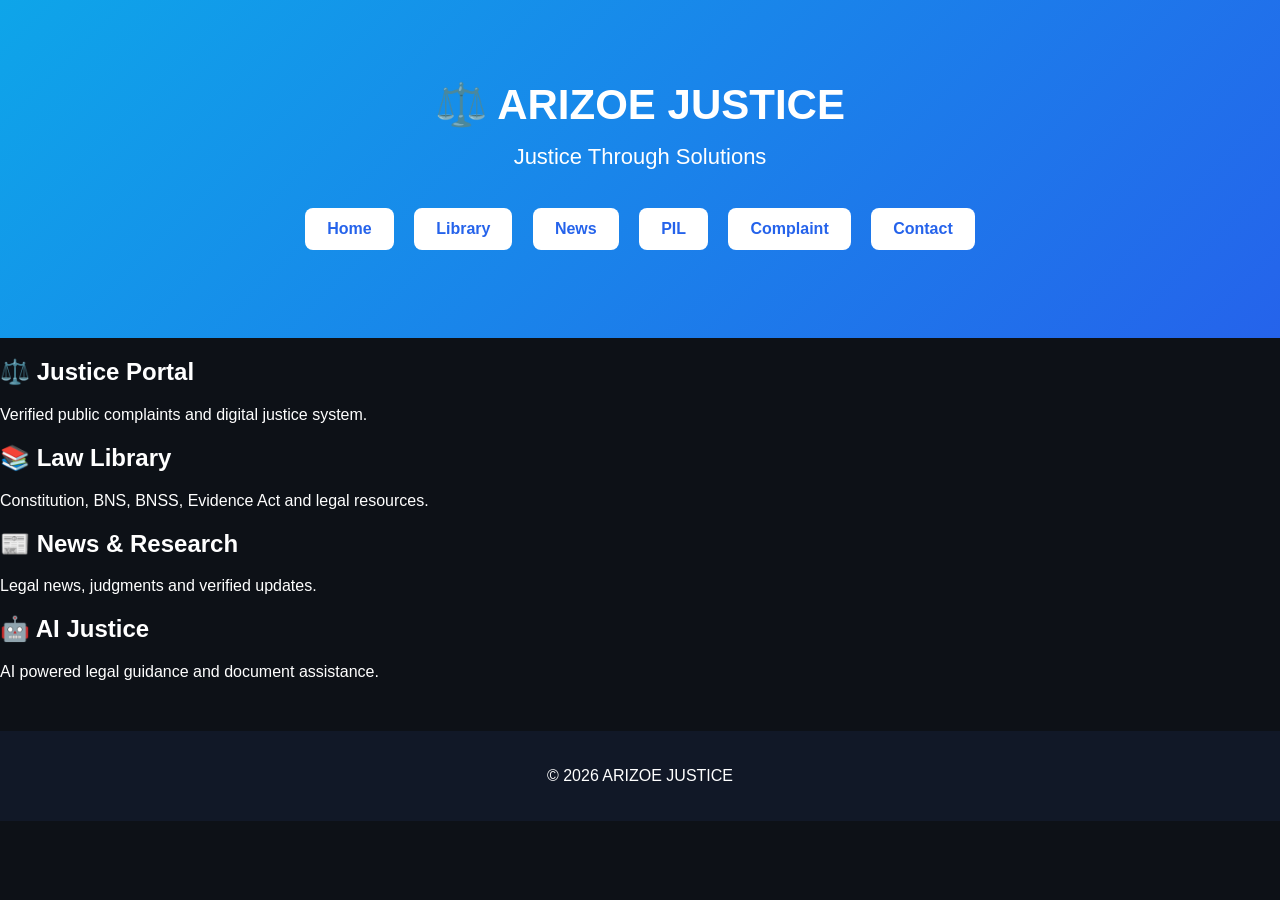
==== index.html @ 5b32ff49 "Update index.html" ====
<!DOCTYPE html>
<html lang="en">
<head>
<meta charset="UTF-8">
<meta name="viewport" content="width=device-width, initial-scale=1.0">

<title>ARIZOE JUSTICE</title>

<link rel="stylesheet" href="style.css">

</head>

<body>

<header id="hero">

<div class="overlay">

<h1>⚖️ ARIZOE JUSTICE</h1>

<p>Justice Through Solutions</p>

<nav>

<a href="#">Home</a>

<a href="#">Library</a>

<a href="#">News</a>

<a href="#">PIL</a>

<a href="#">Complaint</a>

<a href="#">Contact</a>

</nav>

</div>

</header>

<main>

<section class="features">

<div class="card">
<h2>⚖️ Justice Portal</h2>
<p>Verified public complaints and digital justice system.</p>
</div>

<div class="card">
<h2>📚 Law Library</h2>
<p>Constitution, BNS, BNSS, Evidence Act and legal resources.</p>
</div>

<div class="card">
<h2>📰 News & Research</h2>
<p>Legal news, judgments and verified updates.</p>
</div>

<div class="card">
<h2>🤖 AI Justice</h2>
<p>AI powered legal guidance and document assistance.</p>
</div>

</section>

</main>

<footer>

<p>© 2026 ARIZOE JUSTICE</p>

</footer>

<script src="script.js"></script>

</body>
</html>
---- style.css ----
body{
margin:0;
font-family:Arial,sans-serif;
background:#0d1117;
color:white;
}

#hero{
background:linear-gradient(135deg,#0ea5e9,#2563eb);
padding:80px 20px;
text-align:center;
}

#hero h1{
font-size:42px;
margin:0;
}

#hero p{
font-size:22px;
margin:15px 0;
}

nav{
margin-top:30px;
}

nav a{
display:inline-block;
margin:8px;
padding:12px 22px;
background:white;
color:#2563eb;
text-decoration:none;
border-radius:8px;
font-weight:bold;
}

.welcome{
max-width:900px;
margin:40px auto;
padding:30px;
background:#161b22;
border-radius:12px;
text-align:center;
}

footer{
margin-top:50px;
padding:20px;
background:#111827;
text-align:center;
}
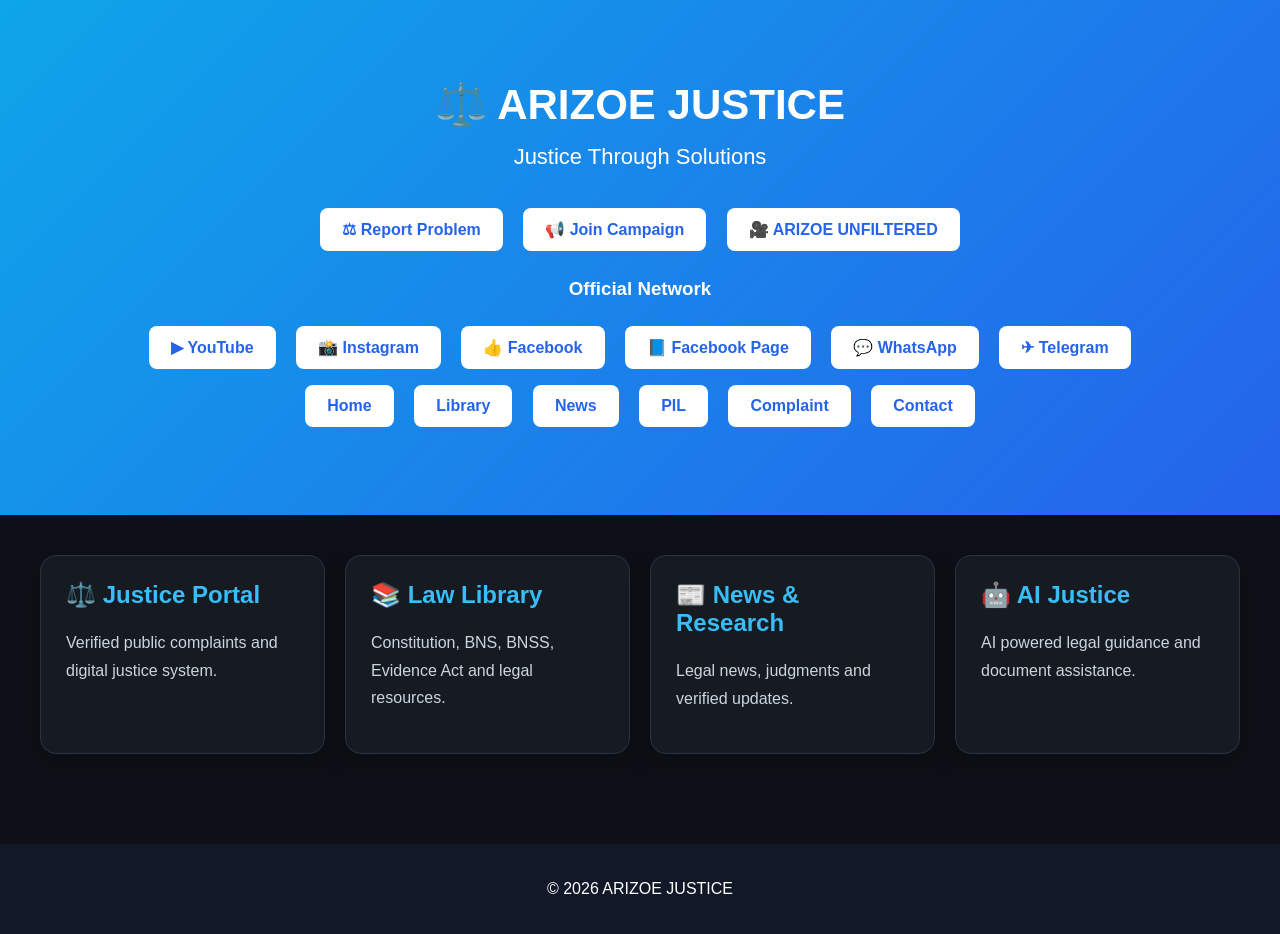
==== commit 32fecfba: "Update index.html" ====
--- a/index.html
+++ b/index.html
@@ -21,7 +21,33 @@
 <p>Justice Through Solutions</p>
 
 <nav>
+<div class="hero-buttons">
 
+<a href="#">⚖ Report Problem</a>
+
+<a href="#">📢 Join Campaign</a>
+
+<a href="#">🎥 ARIZOE UNFILTERED</a>
+
+</div>
+
+<section class="social-links">
+
+<h3>Official Network</h3>
+
+<a href="#">▶ YouTube</a>
+
+<a href="#">📸 Instagram</a>
+
+<a href="#">👍 Facebook</a>
+
+<a href="#">📘 Facebook Page</a>
+
+<a href="#">💬 WhatsApp</a>
+
+<a href="#">✈ Telegram</a>
+
+</section>
 <a href="#">Home</a>
 
 <a href="#">Library</a>
--- a/style.css
+++ b/style.css
@@ -51,3 +51,36 @@
 background:#111827;
 text-align:center;
 }
+
+.features{
+display:grid;
+grid-template-columns:repeat(auto-fit,minmax(260px,1fr));
+gap:20px;
+padding:40px 20px;
+max-width:1200px;
+margin:auto;
+}
+
+.card{
+background:#161b22;
+padding:25px;
+border-radius:16px;
+border:1px solid #2b3240;
+transition:.3s;
+box-shadow:0 10px 25px rgba(0,0,0,.25);
+}
+
+.card:hover{
+transform:translateY(-8px);
+border-color:#3b82f6;
+}
+
+.card h2{
+margin-top:0;
+color:#38bdf8;
+}
+
+.card p{
+color:#cbd5e1;
+line-height:1.7;
+}
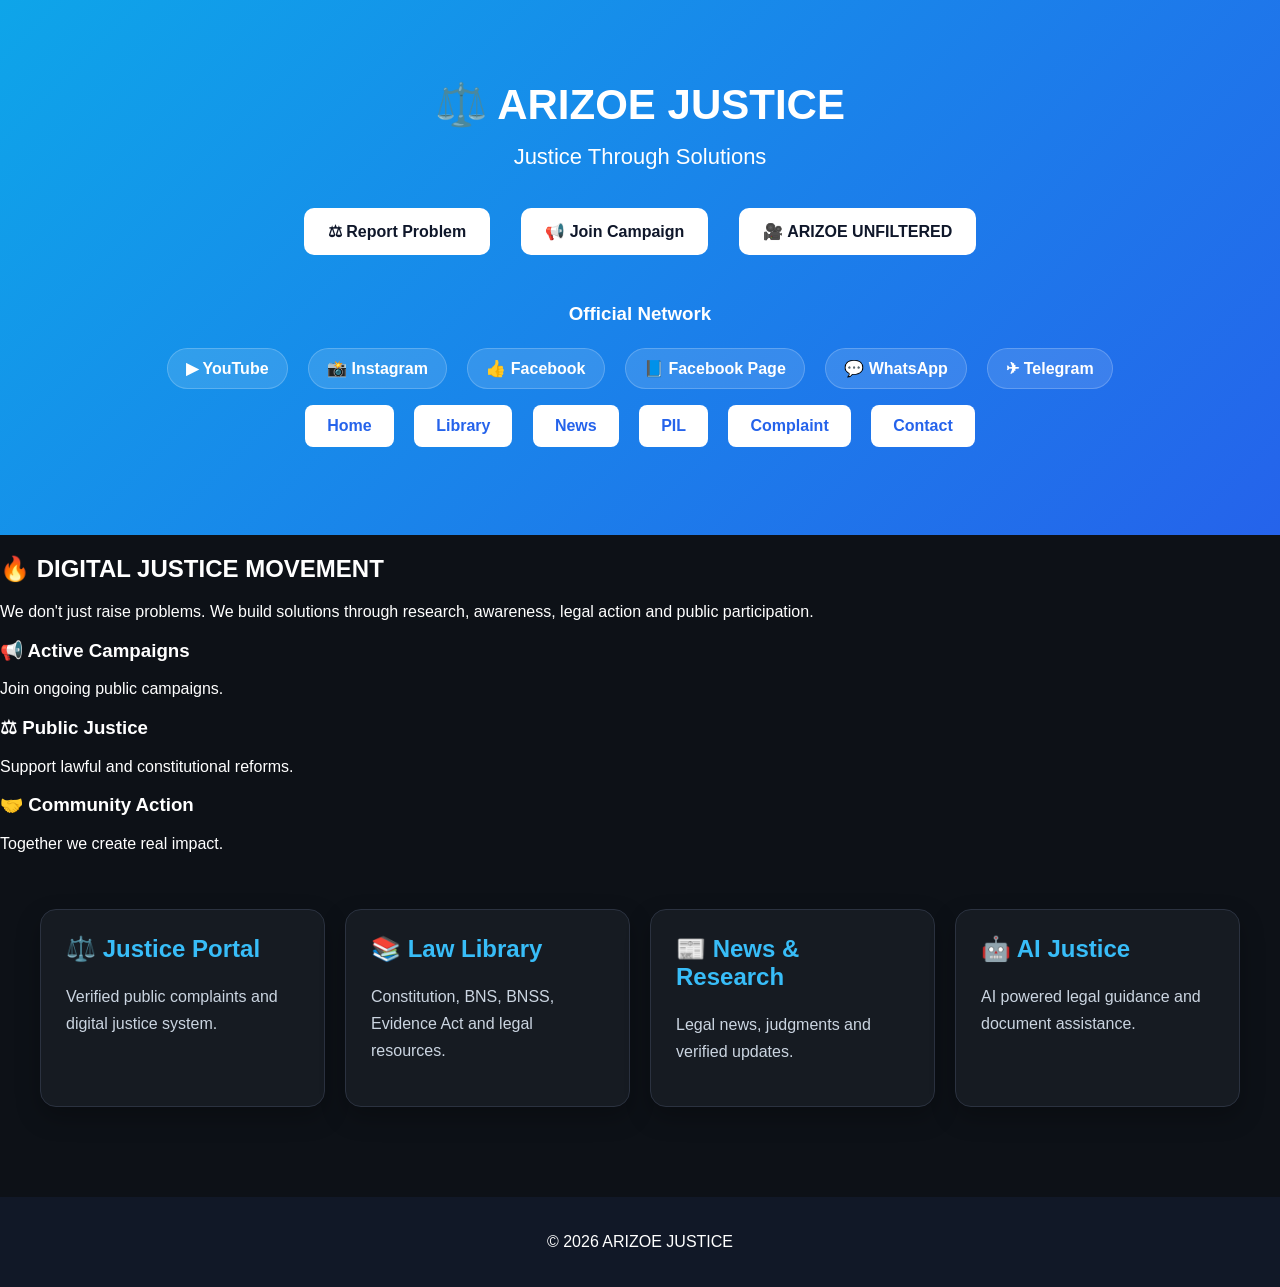
==== commit 78b9c951: "Update index.html" ====
--- a/index.html
+++ b/index.html
@@ -65,7 +65,35 @@
 </div>
 
 </header>
+<section class="movement">
 
+<h2>🔥 DIGITAL JUSTICE MOVEMENT</h2>
+
+<p>
+We don't just raise problems.
+We build solutions through research, awareness, legal action and public participation.
+</p>
+
+<div class="movement-box">
+
+<div>
+<h3>📢 Active Campaigns</h3>
+<p>Join ongoing public campaigns.</p>
+</div>
+
+<div>
+<h3>⚖ Public Justice</h3>
+<p>Support lawful and constitutional reforms.</p>
+</div>
+
+<div>
+<h3>🤝 Community Action</h3>
+<p>Together we create real impact.</p>
+</div>
+
+</div>
+
+</section>
 <main>
 
 <section class="features">
--- a/style.css
+++ b/style.css
@@ -84,3 +84,52 @@
 color:#cbd5e1;
 line-height:1.7;
 }
+.hero-buttons{
+display:flex;
+justify-content:center;
+gap:15px;
+flex-wrap:wrap;
+margin-top:30px;
+}
+
+.hero-buttons a{
+background:#ffffff;
+color:#0f172a;
+padding:14px 24px;
+text-decoration:none;
+font-weight:bold;
+border-radius:10px;
+transition:0.3s;
+}
+
+.hero-buttons a:hover{
+background:#0f172a;
+color:#ffffff;
+transform:translateY(-3px);
+}
+
+.social-links{
+margin-top:40px;
+}
+
+.social-links h3{
+color:#ffffff;
+margin-bottom:15px;
+}
+
+.social-links a{
+display:inline-block;
+margin:8px;
+padding:10px 18px;
+background:rgba(255,255,255,0.12);
+border:1px solid rgba(255,255,255,0.2);
+border-radius:30px;
+text-decoration:none;
+color:white;
+transition:0.3s;
+}
+
+.social-links a:hover{
+background:#ffffff;
+color:#2563eb;
+}
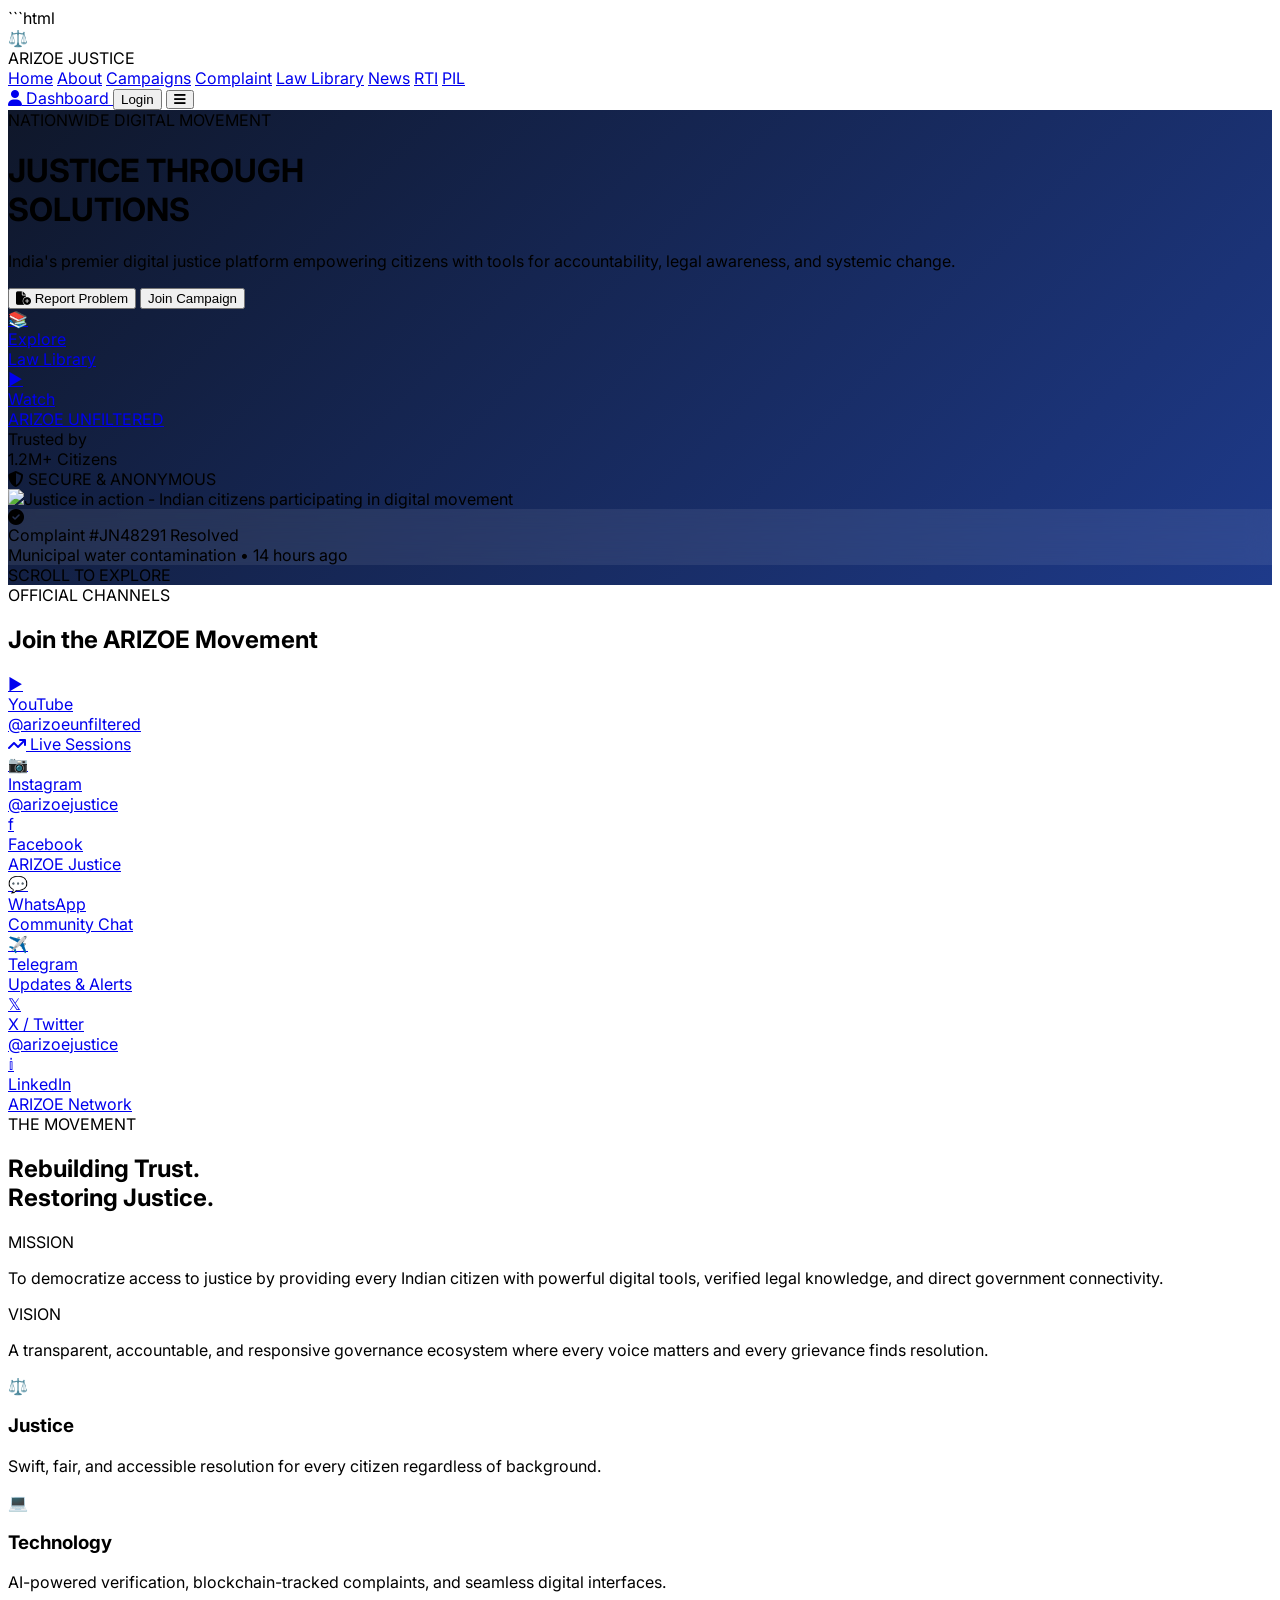
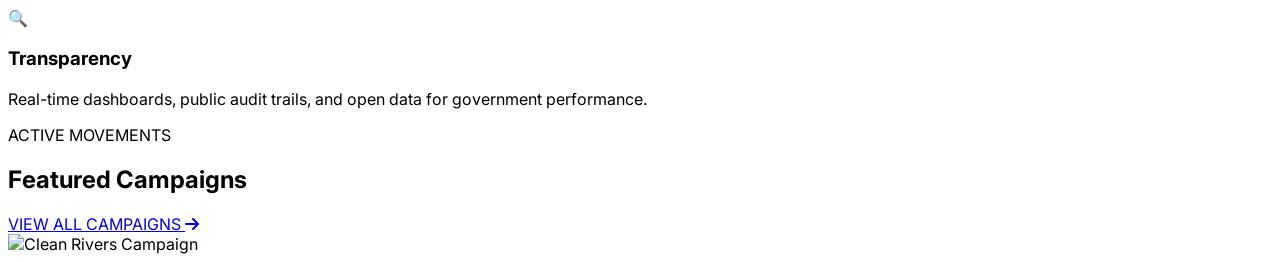
==== commit 0a82e938: "Update index.html" ====
--- a/index.html
+++ b/index.html
@@ -1,134 +1,347 @@
+```html
 <!DOCTYPE html>
 <html lang="en">
 <head>
-<meta charset="UTF-8">
-<meta name="viewport" content="width=device-width, initial-scale=1.0">
-
-<title>ARIZOE JUSTICE</title>
-
-<link rel="stylesheet" href="style.css">
-
+    <meta charset="UTF-8">
+    <meta name="viewport" content="width=device-width, initial-scale=1.0">
+    <meta name="description" content="ARIZOE JUSTICE - India's Digital Justice Platform. Report issues, join campaigns, learn law, verify facts with AI, and connect with government resources.">
+    <meta name="keywords" content="digital justice, india, citizen rights, RTI, PIL, complaint portal, law library, AI fact check, constitutional awareness">
+    <meta name="author" content="ARIZOE UNFILTERED">
+    <title>ARIZOE JUSTICE | Justice Through Solutions</title>
+    <script src="https://cdn.tailwindcss.com"></script>
+    <link rel="stylesheet" href="https://cdnjs.cloudflare.com/ajax/libs/font-awesome/6.5.1/css/all.min.css">
+    <style>
+        @import url('https://fonts.googleapis.com/css2?family=Inter:wght@400;500;600&amp;family=Playfair+Display:wght@700&amp;display=swap');
+        :root {
+            --primary-blue: #3b82f6;
+        }
+        .tail-container {
+            font-family: 'Inter', system_ui, sans-serif;
+        }
+        .hero-bg {
+            background: linear-gradient(135deg, #0f172a 0%, #1e3a8a 100%);
+        }
+        .glass {
+            background: rgba(255, 255, 255, 0.08);
+            backdrop-filter: blur(12px);
+        }
+        .nav-link {
+            transition: all 0.3s cubic-bezier(0.4, 0, 0.2, 1);
+        }
+        .nav-link:hover {
+            color: #60a5fa;
+            transform: translateY(-2px);
+        }
+        .card-hover {
+            transition: all 0.4s cubic-bezier(0.4, 0.0, 0.2, 1);
+        }
+        .card-hover:hover {
+            transform: translateY(-12px);
+            box-shadow: 0 25px 50px -12px rgb(0 0 0 / 0.4);
+        }
+    </style>
 </head>
-
-<body>
-
-<header id="hero">
-
-<div class="overlay">
-
-<h1>⚖️ ARIZOE JUSTICE</h1>
-
-<p>Justice Through Solutions</p>
-
-<nav>
-<div class="hero-buttons">
-
-<a href="#">⚖ Report Problem</a>
-
-<a href="#">📢 Join Campaign</a>
-
-<a href="#">🎥 ARIZOE UNFILTERED</a>
-
-</div>
-
-<section class="social-links">
-
-<h3>Official Network</h3>
-
-<a href="#">▶ YouTube</a>
-
-<a href="#">📸 Instagram</a>
-
-<a href="#">👍 Facebook</a>
-
-<a href="#">📘 Facebook Page</a>
-
-<a href="#">💬 WhatsApp</a>
-
-<a href="#">✈ Telegram</a>
-
-</section>
-<a href="#">Home</a>
-
-<a href="#">Library</a>
-
-<a href="#">News</a>
-
-<a href="#">PIL</a>
-
-<a href="#">Complaint</a>
-
-<a href="#">Contact</a>
-
-</nav>
-
-</div>
-
-</header>
-<section class="movement">
-
-<h2>🔥 DIGITAL JUSTICE MOVEMENT</h2>
-
-<p>
-We don't just raise problems.
-We build solutions through research, awareness, legal action and public participation.
-</p>
-
-<div class="movement-box">
-
-<div>
-<h3>📢 Active Campaigns</h3>
-<p>Join ongoing public campaigns.</p>
-</div>
-
-<div>
-<h3>⚖ Public Justice</h3>
-<p>Support lawful and constitutional reforms.</p>
-</div>
-
-<div>
-<h3>🤝 Community Action</h3>
-<p>Together we create real impact.</p>
-</div>
-
-</div>
-
-</section>
-<main>
-
-<section class="features">
-
-<div class="card">
-<h2>⚖️ Justice Portal</h2>
-<p>Verified public complaints and digital justice system.</p>
-</div>
-
-<div class="card">
-<h2>📚 Law Library</h2>
-<p>Constitution, BNS, BNSS, Evidence Act and legal resources.</p>
-</div>
-
-<div class="card">
-<h2>📰 News & Research</h2>
-<p>Legal news, judgments and verified updates.</p>
-</div>
-
-<div class="card">
-<h2>🤖 AI Justice</h2>
-<p>AI powered legal guidance and document assistance.</p>
-</div>
-
-</section>
-
-</main>
-
-<footer>
-
-<p>© 2026 ARIZOE JUSTICE</p>
-
-</footer>
-
-<script src="script.js"></script>
-
-</body>
-</html>+<body class="tail-container bg-zinc-950 text-white overflow-x-hidden">
+    <!-- STICKY NAVIGATION -->
+    <nav id="navbar" class="bg-zinc-950 border-b border-zinc-800 sticky top-0 z-50">
+        <div class="max-w-7xl mx-auto px-6 py-5 flex items-center justify-between">
+            <!-- Logo -->
+            <div class="flex items-center gap-x-3">
+                <div class="w-10 h-10 bg-blue-600 rounded-2xl flex items-center justify-center text-2xl font-bold shadow-lg shadow-blue-500/50">
+                    ⚖️
+                </div>
+                <div>
+                    <span class="text-2xl font-bold tracking-tighter">ARIZOE</span>
+                    <span class="text-2xl font-bold tracking-tighter text-blue-400">JUSTICE</span>
+                </div>
+            </div>
+
+            <!-- Desktop Menu -->
+            <div class="hidden md:flex items-center gap-x-8 text-sm font-medium">
+                <a href="#home" onclick="document.getElementById('hero').scrollIntoView({ behavior: 'smooth' })" class="nav-link text-zinc-300 hover:text-white">Home</a>
+                <a href="#about" onclick="document.getElementById('movement').scrollIntoView({ behavior: 'smooth' })" class="nav-link text-zinc-300 hover:text-white">About</a>
+                <a href="#campaigns" onclick="document.getElementById('campaigns').scrollIntoView({ behavior: 'smooth' })" class="nav-link text-zinc-300 hover:text-white">Campaigns</a>
+                <a href="#complaint" onclick="document.getElementById('complaint').scrollIntoView({ behavior: 'smooth' })" class="nav-link text-zinc-300 hover:text-white">Complaint</a>
+                <a href="#law-library" onclick="document.getElementById('law-library').scrollIntoView({ behavior: 'smooth' })" class="nav-link text-zinc-300 hover:text-white">Law Library</a>
+                <a href="#news" onclick="document.getElementById('news').scrollIntoView({ behavior: 'smooth' })" class="nav-link text-zinc-300 hover:text-white">News</a>
+                <a href="#rti" class="nav-link text-zinc-300 hover:text-white">RTI</a>
+                <a href="#pil" class="nav-link text-zinc-300 hover:text-white">PIL</a>
+            </div>
+
+            <div class="flex items-center gap-x-4">
+                <a href="#" 
+                   class="hidden sm:flex items-center gap-x-2 px-6 py-3 text-sm font-semibold border border-zinc-700 hover:border-blue-500 rounded-3xl transition-colors">
+                    <i class="fa-solid fa-user"></i>
+                    <span>Dashboard</span>
+                </a>
+                <button onclick="alert('Login functionality would be implemented here in production')"
+                        class="bg-white text-zinc-900 hover:bg-blue-50 px-8 py-3.5 text-sm font-semibold rounded-3xl transition-all active:scale-95">
+                    Login
+                </button>
+                <!-- Mobile Hamburger -->
+                <button class="md:hidden w-11 h-11 flex items-center justify-center text-2xl">
+                    <i class="fa-solid fa-bars"></i>
+                </button>
+            </div>
+        </div>
+    </nav>
+
+    <!-- HERO SECTION -->
+    <header id="hero" class="hero-bg min-h-screen flex items-center relative">
+        <div class="absolute inset-0 bg-[radial-gradient(at_bottom_right,#3b82f660_0%,transparent_70%)]"></div>
+        
+        <div class="max-w-7xl mx-auto px-6 pt-20 pb-24 grid md:grid-cols-2 gap-16 items-center relative z-10">
+            <div class="space-y-8">
+                <div class="inline-flex items-center gap-x-2 bg-white/10 text-blue-300 text-sm font-medium px-5 py-2 rounded-3xl border border-white/20">
+                    <div class="w-2 h-2 bg-emerald-400 rounded-full animate-pulse"></div>
+                    NATIONWIDE DIGITAL MOVEMENT
+                </div>
+                
+                <h1 class="text-6xl md:text-7xl font-bold leading-none tracking-tighter">
+                    JUSTICE THROUGH<br>
+                    <span class="bg-gradient-to-r from-blue-400 to-cyan-300 bg-clip-text text-transparent">SOLUTIONS</span>
+                </h1>
+                
+                <p class="text-xl text-zinc-400 max-w-md">
+                    India's premier digital justice platform empowering citizens with tools for accountability, legal awareness, and systemic change.
+                </p>
+                
+                <div class="flex flex-wrap gap-4">
+                    <button onclick="document.getElementById('complaint').scrollIntoView({ behavior: 'smooth' })"
+                            class="bg-blue-600 hover:bg-blue-700 px-10 py-5 rounded-3xl font-semibold text-lg flex items-center gap-x-3 transition-all active:scale-95">
+                        <i class="fa-solid fa-file-circle-plus"></i>
+                        <span>Report Problem</span>
+                    </button>
+                    
+                    <button onclick="document.getElementById('campaigns').scrollIntoView({ behavior: 'smooth' })"
+                            class="border border-white/60 hover:border-white px-10 py-5 rounded-3xl font-semibold text-lg transition-all">
+                        Join Campaign
+                    </button>
+                </div>
+                
+                <div class="flex items-center gap-x-8 pt-6">
+                    <a href="#law-library" 
+                       class="flex items-center gap-x-3 group">
+                        <div class="w-12 h-12 bg-white/10 rounded-2xl flex items-center justify-center text-3xl group-hover:scale-110 transition-transform">
+                            📚
+                        </div>
+                        <div>
+                            <div class="text-sm text-zinc-400">Explore</div>
+                            <div class="font-semibold">Law Library</div>
+                        </div>
+                    </a>
+                    
+                    <a href="#" 
+                       class="flex items-center gap-x-3 group">
+                        <div class="w-12 h-12 bg-white/10 rounded-2xl flex items-center justify-center text-3xl group-hover:scale-110 transition-transform">
+                            ▶️
+                        </div>
+                        <div>
+                            <div class="text-sm text-zinc-400">Watch</div>
+                            <div class="font-semibold">ARIZOE UNFILTERED</div>
+                        </div>
+                    </a>
+                </div>
+                
+                <div class="pt-8 flex items-center gap-x-8 text-sm">
+                    <div class="flex items-center gap-x-2">
+                        <div class="flex -space-x-4">
+                            <div class="w-7 h-7 bg-blue-500 border-2 border-zinc-900 rounded-full"></div>
+                            <div class="w-7 h-7 bg-cyan-500 border-2 border-zinc-900 rounded-full"></div>
+                        </div>
+                        <div class="text-zinc-400 text-xs leading-tight">
+                            Trusted by<br>
+                            <span class="text-white font-medium">1.2M+ Citizens</span>
+                        </div>
+                    </div>
+                    <div class="h-9 w-px bg-white/20"></div>
+                    <div class="text-emerald-400 text-sm font-medium flex items-center gap-x-1">
+                        <i class="fa-solid fa-shield-halved"></i>
+                        <span>SECURE &amp; ANONYMOUS</span>
+                    </div>
+                </div>
+            </div>
+            
+            <!-- Hero Visual -->
+            <div class="relative hidden md:block">
+                <div class="absolute -inset-10 bg-gradient-to-br from-blue-500/20 to-transparent rounded-[4rem] -rotate-6"></div>
+                <div class="relative bg-zinc-900 rounded-3xl p-3 shadow-2xl border border-white/10">
+                    <img src="https://picsum.photos/id/1015/800/620" 
+                         alt="Justice in action - Indian citizens participating in digital movement" 
+                         class="rounded-2xl w-full object-cover h-[520px]">
+                    <div class="absolute bottom-8 left-8 glass px-6 py-4 rounded-3xl border border-white/20 max-w-[260px]">
+                        <div class="flex items-center gap-x-3">
+                            <div class="text-emerald-400">
+                                <i class="fa-solid fa-check-circle text-3xl"></i>
+                            </div>
+                            <div>
+                                <div class="font-semibold">Complaint #JN48291 Resolved</div>
+                                <div class="text-xs text-zinc-400">Municipal water contamination • 14 hours ago</div>
+                            </div>
+                        </div>
+                    </div>
+                </div>
+            </div>
+        </div>
+        
+        <!-- Scroll indicator -->
+        <div class="absolute bottom-12 left-1/2 hidden md:flex flex-col items-center">
+            <div class="text-xs tracking-[3px] text-zinc-500 mb-3">SCROLL TO EXPLORE</div>
+            <div class="w-px h-12 bg-gradient-to-b from-transparent via-zinc-400 to-transparent"></div>
+        </div>
+    </header>
+
+    <!-- OFFICIAL SOCIAL NETWORK -->
+    <section id="social" class="py-20 bg-zinc-900 border-t border-b border-zinc-800">
+        <div class="max-w-7xl mx-auto px-6">
+            <div class="text-center mb-12">
+                <span class="px-5 py-2 bg-blue-950 text-blue-400 text-sm font-medium rounded-3xl">OFFICIAL CHANNELS</span>
+                <h2 class="text-4xl font-semibold mt-4">Join the ARIZOE Movement</h2>
+            </div>
+            
+            <div class="grid grid-cols-2 sm:grid-cols-3 md:grid-cols-4 lg:grid-cols-8 gap-6">
+                <!-- YouTube -->
+                <a href="#" class="glass border border-white/10 rounded-3xl p-6 card-hover group">
+                    <div class="w-14 h-14 bg-red-600 rounded-2xl flex items-center justify-center text-4xl mb-6 group-hover:scale-110 transition-transform">
+                        ▶
+                    </div>
+                    <div class="font-semibold mb-1">YouTube</div>
+                    <div class="text-xs text-zinc-400">@arizoeunfiltered</div>
+                    <div class="mt-8 text-emerald-400 text-xs flex items-center gap-x-1">
+                        <i class="fa-solid fa-arrow-trend-up"></i>
+                        <span>Live Sessions</span>
+                    </div>
+                </a>
+                
+                <!-- Instagram -->
+                <a href="#" class="glass border border-white/10 rounded-3xl p-6 card-hover group">
+                    <div class="w-14 h-14 bg-gradient-to-br from-pink-500 via-purple-500 to-yellow-500 rounded-2xl flex items-center justify-center text-4xl mb-6 group-hover:scale-110 transition-transform">
+                        📷
+                    </div>
+                    <div class="font-semibold mb-1">Instagram</div>
+                    <div class="text-xs text-zinc-400">@arizoejustice</div>
+                </a>
+                
+                <!-- Facebook -->
+                <a href="#" class="glass border border-white/10 rounded-3xl p-6 card-hover group">
+                    <div class="w-14 h-14 bg-blue-600 rounded-2xl flex items-center justify-center text-4xl mb-6 group-hover:scale-110 transition-transform">
+                        f
+                    </div>
+                    <div class="font-semibold mb-1">Facebook</div>
+                    <div class="text-xs text-zinc-400">ARIZOE Justice</div>
+                </a>
+                
+                <!-- WhatsApp -->
+                <a href="#" class="glass border border-white/10 rounded-3xl p-6 card-hover group">
+                    <div class="w-14 h-14 bg-green-500 rounded-2xl flex items-center justify-center text-4xl mb-6 group-hover:scale-110 transition-transform">
+                        💬
+                    </div>
+                    <div class="font-semibold mb-1">WhatsApp</div>
+                    <div class="text-xs text-zinc-400">Community Chat</div>
+                </a>
+                
+                <!-- Telegram -->
+                <a href="#" class="glass border border-white/10 rounded-3xl p-6 card-hover group">
+                    <div class="w-14 h-14 bg-sky-500 rounded-2xl flex items-center justify-center text-4xl mb-6 group-hover:scale-110 transition-transform">
+                        ✈️
+                    </div>
+                    <div class="font-semibold mb-1">Telegram</div>
+                    <div class="text-xs text-zinc-400">Updates &amp; Alerts</div>
+                </a>
+                
+                <!-- X -->
+                <a href="#" class="glass border border-white/10 rounded-3xl p-6 card-hover group">
+                    <div class="w-14 h-14 bg-black rounded-2xl flex items-center justify-center text-4xl mb-6 group-hover:scale-110 transition-transform">
+                        𝕏
+                    </div>
+                    <div class="font-semibold mb-1">X / Twitter</div>
+                    <div class="text-xs text-zinc-400">@arizoejustice</div>
+                </a>
+                
+                <!-- LinkedIn -->
+                <a href="#" class="glass border border-white/10 rounded-3xl p-6 card-hover group">
+                    <div class="w-14 h-14 bg-blue-700 rounded-2xl flex items-center justify-center text-4xl mb-6 group-hover:scale-110 transition-transform">
+                        𝕚
+                    </div>
+                    <div class="font-semibold mb-1">LinkedIn</div>
+                    <div class="text-xs text-zinc-400">ARIZOE Network</div>
+                </a>
+            </div>
+        </div>
+    </section>
+
+    <!-- DIGITAL JUSTICE MOVEMENT -->
+    <section id="movement" class="py-24 bg-zinc-950">
+        <div class="max-w-7xl mx-auto px-6">
+            <div class="grid md:grid-cols-12 gap-16 items-center">
+                <!-- Left content -->
+                <div class="md:col-span-5">
+                    <span class="inline-block px-6 py-2 bg-amber-900/60 text-amber-300 text-sm rounded-3xl mb-6">THE MOVEMENT</span>
+                    <h2 class="text-5xl font-semibold leading-tight tracking-tight mb-8">
+                        Rebuilding Trust.<br>
+                        Restoring Justice.
+                    </h2>
+                    <div class="space-y-8 text-zinc-400">
+                        <div>
+                            <div class="uppercase text-xs font-mono tracking-widest text-blue-400 mb-2">MISSION</div>
+                            <p class="leading-relaxed">To democratize access to justice by providing every Indian citizen with powerful digital tools, verified legal knowledge, and direct government connectivity.</p>
+                        </div>
+                        <div>
+                            <div class="uppercase text-xs font-mono tracking-widest text-blue-400 mb-2">VISION</div>
+                            <p class="leading-relaxed">A transparent, accountable, and responsive governance ecosystem where every voice matters and every grievance finds resolution.</p>
+                        </div>
+                    </div>
+                </div>
+                
+                <!-- Values -->
+                <div class="md:col-span-7">
+                    <div class="grid md:grid-cols-3 gap-6">
+                        <!-- Justice -->
+                        <div class="glass border border-white/10 p-8 rounded-3xl card-hover">
+                            <div class="text-6xl mb-6">⚖️</div>
+                            <h3 class="text-2xl font-semibold mb-3">Justice</h3>
+                            <p class="text-zinc-400">Swift, fair, and accessible resolution for every citizen regardless of background.</p>
+                            <div class="mt-10 h-1.5 w-16 bg-blue-500 rounded"></div>
+                        </div>
+                        
+                        <!-- Technology -->
+                        <div class="glass border border-white/10 p-8 rounded-3xl card-hover">
+                            <div class="text-6xl mb-6">💻</div>
+                            <h3 class="text-2xl font-semibold mb-3">Technology</h3>
+                            <p class="text-zinc-400">AI-powered verification, blockchain-tracked complaints, and seamless digital interfaces.</p>
+                            <div class="mt-10 h-1.5 w-16 bg-cyan-400 rounded"></div>
+                        </div>
+                        
+                        <!-- Transparency -->
+                        <div class="glass border border-white/10 p-8 rounded-3xl card-hover">
+                            <div class="text-6xl mb-6">🔍</div>
+                            <h3 class="text-2xl font-semibold mb-3">Transparency</h3>
+                            <p class="text-zinc-400">Real-time dashboards, public audit trails, and open data for government performance.</p>
+                            <div class="mt-10 h-1.5 w-16 bg-emerald-400 rounded"></div>
+                        </div>
+                    </div>
+                </div>
+            </div>
+        </div>
+    </section>
+
+    <!-- FEATURED CAMPAIGNS -->
+    <section id="campaigns" class="py-20 bg-zinc-900">
+        <div class="max-w-7xl mx-auto px-6">
+            <div class="flex justify-between items-end mb-12">
+                <div>
+                    <span class="text-blue-400 text-sm font-medium">ACTIVE MOVEMENTS</span>
+                    <h2 class="text-4xl font-semibold">Featured Campaigns</h2>
+                </div>
+                <a href="#" class="text-blue-400 hover:text-blue-300 flex items-center gap-x-2 text-sm font-medium">
+                    VIEW ALL CAMPAIGNS 
+                    <i class="fa-solid fa-arrow-right"></i>
+                </a>
+            </div>
+            
+            <div class="grid md:grid-cols-3 gap-8">
+                <!-- Campaign 1 -->
+                <div class="bg-zinc-800 rounded-3xl overflow-hidden card-hover border border-white/5">
+                    <img src="https://picsum.photos/id/1016/600/340" alt="Clean Rivers Campaign" class="w-full h-56 object-cover">
+                    <div class="p-8">
+                 
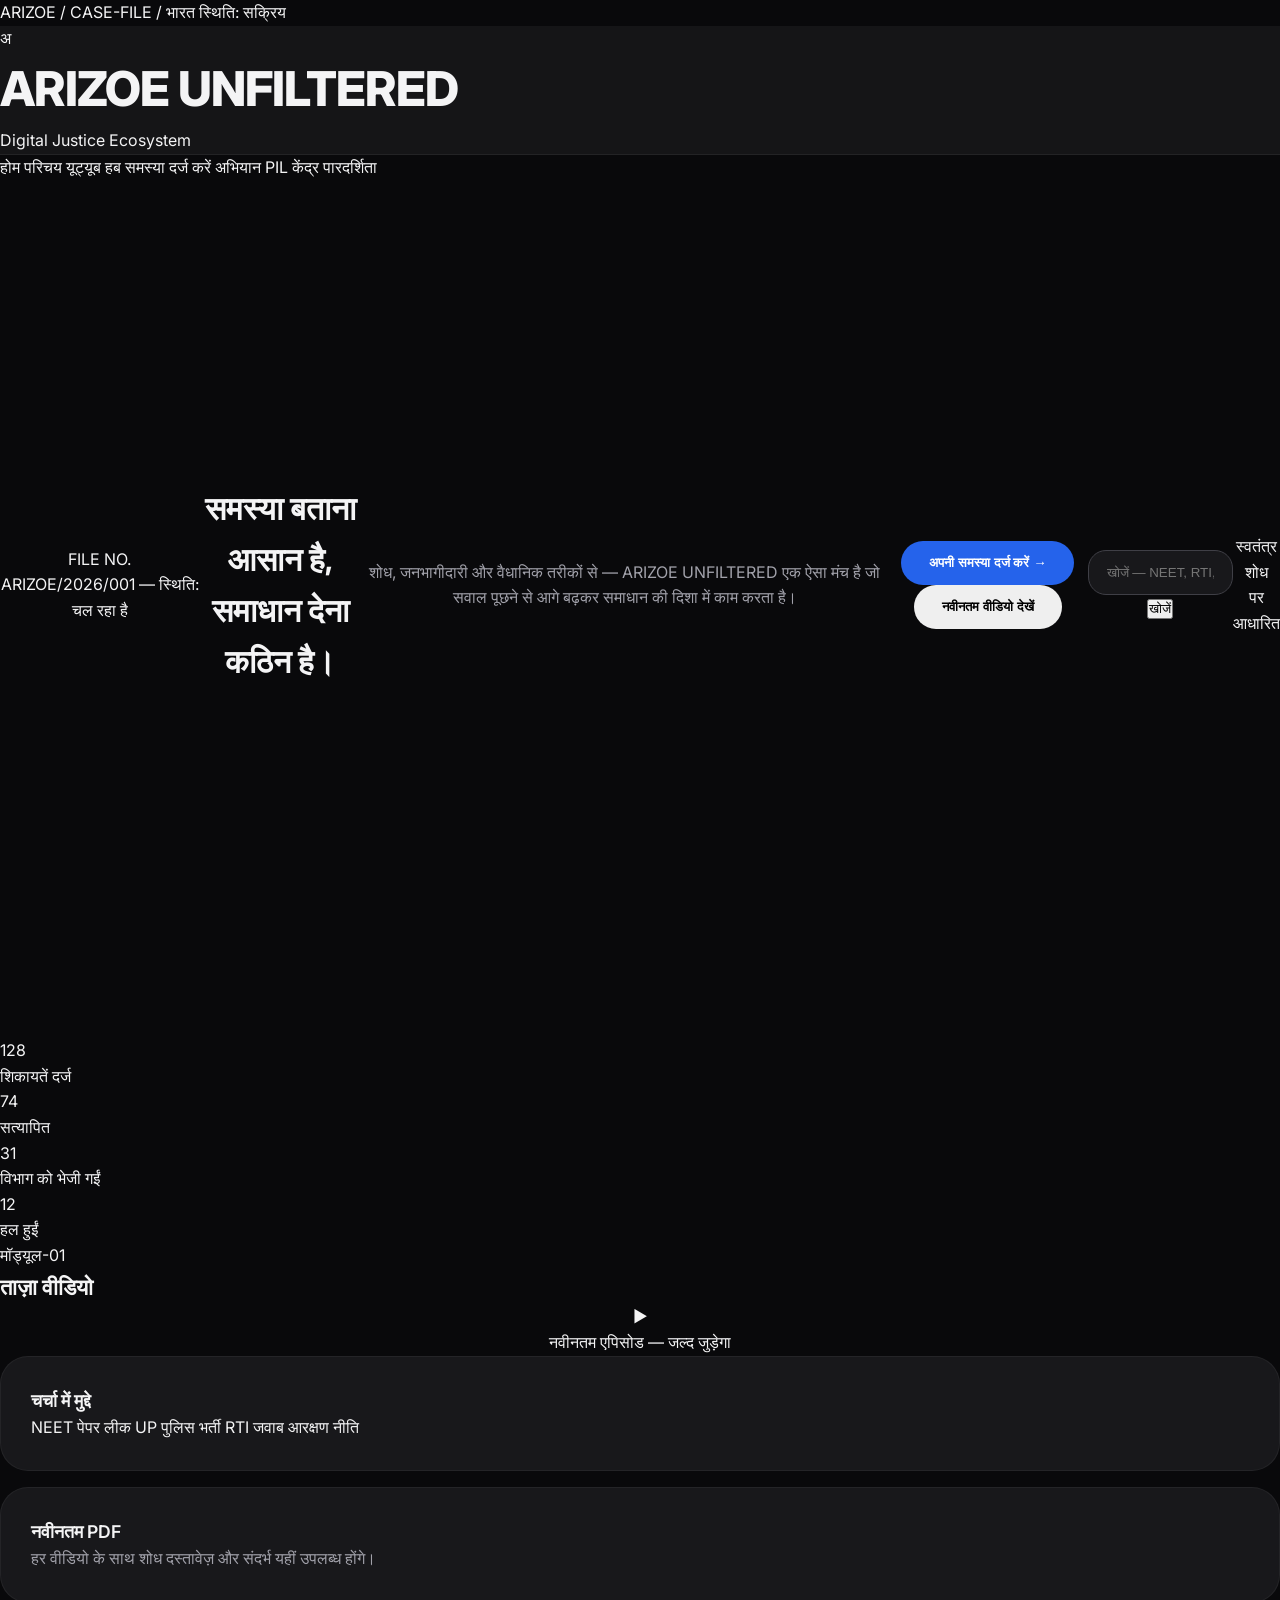
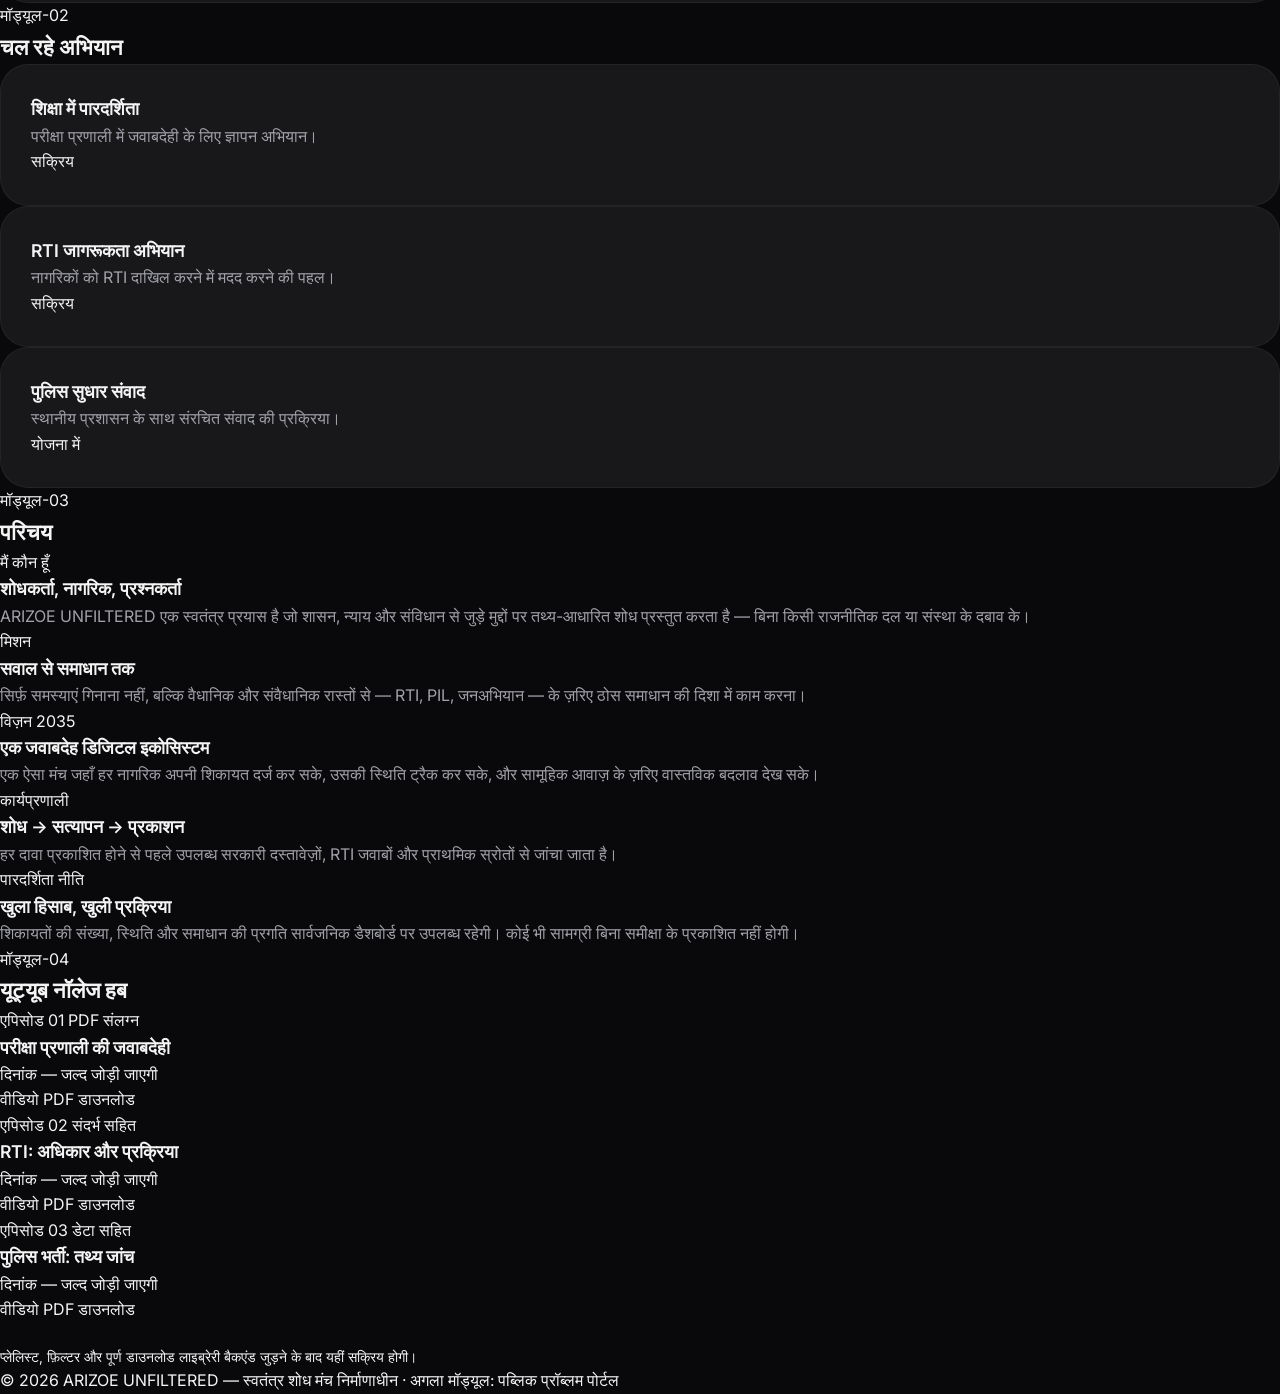
==== commit f6caea89: "Update index.html" ====
--- a/index.html
+++ b/index.html
@@ -1,347 +1,219 @@
-```html
 <!DOCTYPE html>
-<html lang="en">
+<html lang="hi">
 <head>
-    <meta charset="UTF-8">
-    <meta name="viewport" content="width=device-width, initial-scale=1.0">
-    <meta name="description" content="ARIZOE JUSTICE - India's Digital Justice Platform. Report issues, join campaigns, learn law, verify facts with AI, and connect with government resources.">
-    <meta name="keywords" content="digital justice, india, citizen rights, RTI, PIL, complaint portal, law library, AI fact check, constitutional awareness">
-    <meta name="author" content="ARIZOE UNFILTERED">
-    <title>ARIZOE JUSTICE | Justice Through Solutions</title>
-    <script src="https://cdn.tailwindcss.com"></script>
-    <link rel="stylesheet" href="https://cdnjs.cloudflare.com/ajax/libs/font-awesome/6.5.1/css/all.min.css">
-    <style>
-        @import url('https://fonts.googleapis.com/css2?family=Inter:wght@400;500;600&amp;family=Playfair+Display:wght@700&amp;display=swap');
-        :root {
-            --primary-blue: #3b82f6;
-        }
-        .tail-container {
-            font-family: 'Inter', system_ui, sans-serif;
-        }
-        .hero-bg {
-            background: linear-gradient(135deg, #0f172a 0%, #1e3a8a 100%);
-        }
-        .glass {
-            background: rgba(255, 255, 255, 0.08);
-            backdrop-filter: blur(12px);
-        }
-        .nav-link {
-            transition: all 0.3s cubic-bezier(0.4, 0, 0.2, 1);
-        }
-        .nav-link:hover {
-            color: #60a5fa;
-            transform: translateY(-2px);
-        }
-        .card-hover {
-            transition: all 0.4s cubic-bezier(0.4, 0.0, 0.2, 1);
-        }
-        .card-hover:hover {
-            transform: translateY(-12px);
-            box-shadow: 0 25px 50px -12px rgb(0 0 0 / 0.4);
-        }
-    </style>
+<meta charset="UTF-8">
+<meta name="viewport" content="width=device-width, initial-scale=1.0">
+<title>ARIZOE UNFILTERED — डिजिटल जस्टिस इकोसिस्टम</title>
+<link rel="preconnect" href="https://fonts.googleapis.com">
+<link href="https://fonts.googleapis.com/css2?family=Noto+Serif+Devanagari:wght@500;700;900&family=Noto+Sans+Devanagari:wght@400;500;600&family=IBM+Plex+Mono:wght@400;500;600&display=swap" rel="stylesheet">
+<link rel="stylesheet" href="style.css">
 </head>
-<body class="tail-container bg-zinc-950 text-white overflow-x-hidden">
-    <!-- STICKY NAVIGATION -->
-    <nav id="navbar" class="bg-zinc-950 border-b border-zinc-800 sticky top-0 z-50">
-        <div class="max-w-7xl mx-auto px-6 py-5 flex items-center justify-between">
-            <!-- Logo -->
-            <div class="flex items-center gap-x-3">
-                <div class="w-10 h-10 bg-blue-600 rounded-2xl flex items-center justify-center text-2xl font-bold shadow-lg shadow-blue-500/50">
-                    ⚖️
-                </div>
-                <div>
-                    <span class="text-2xl font-bold tracking-tighter">ARIZOE</span>
-                    <span class="text-2xl font-bold tracking-tighter text-blue-400">JUSTICE</span>
-                </div>
-            </div>
-
-            <!-- Desktop Menu -->
-            <div class="hidden md:flex items-center gap-x-8 text-sm font-medium">
-                <a href="#home" onclick="document.getElementById('hero').scrollIntoView({ behavior: 'smooth' })" class="nav-link text-zinc-300 hover:text-white">Home</a>
-                <a href="#about" onclick="document.getElementById('movement').scrollIntoView({ behavior: 'smooth' })" class="nav-link text-zinc-300 hover:text-white">About</a>
-                <a href="#campaigns" onclick="document.getElementById('campaigns').scrollIntoView({ behavior: 'smooth' })" class="nav-link text-zinc-300 hover:text-white">Campaigns</a>
-                <a href="#complaint" onclick="document.getElementById('complaint').scrollIntoView({ behavior: 'smooth' })" class="nav-link text-zinc-300 hover:text-white">Complaint</a>
-                <a href="#law-library" onclick="document.getElementById('law-library').scrollIntoView({ behavior: 'smooth' })" class="nav-link text-zinc-300 hover:text-white">Law Library</a>
-                <a href="#news" onclick="document.getElementById('news').scrollIntoView({ behavior: 'smooth' })" class="nav-link text-zinc-300 hover:text-white">News</a>
-                <a href="#rti" class="nav-link text-zinc-300 hover:text-white">RTI</a>
-                <a href="#pil" class="nav-link text-zinc-300 hover:text-white">PIL</a>
-            </div>
-
-            <div class="flex items-center gap-x-4">
-                <a href="#" 
-                   class="hidden sm:flex items-center gap-x-2 px-6 py-3 text-sm font-semibold border border-zinc-700 hover:border-blue-500 rounded-3xl transition-colors">
-                    <i class="fa-solid fa-user"></i>
-                    <span>Dashboard</span>
-                </a>
-                <button onclick="alert('Login functionality would be implemented here in production')"
-                        class="bg-white text-zinc-900 hover:bg-blue-50 px-8 py-3.5 text-sm font-semibold rounded-3xl transition-all active:scale-95">
-                    Login
-                </button>
-                <!-- Mobile Hamburger -->
-                <button class="md:hidden w-11 h-11 flex items-center justify-center text-2xl">
-                    <i class="fa-solid fa-bars"></i>
-                </button>
-            </div>
-        </div>
-    </nav>
-
-    <!-- HERO SECTION -->
-    <header id="hero" class="hero-bg min-h-screen flex items-center relative">
-        <div class="absolute inset-0 bg-[radial-gradient(at_bottom_right,#3b82f660_0%,transparent_70%)]"></div>
-        
-        <div class="max-w-7xl mx-auto px-6 pt-20 pb-24 grid md:grid-cols-2 gap-16 items-center relative z-10">
-            <div class="space-y-8">
-                <div class="inline-flex items-center gap-x-2 bg-white/10 text-blue-300 text-sm font-medium px-5 py-2 rounded-3xl border border-white/20">
-                    <div class="w-2 h-2 bg-emerald-400 rounded-full animate-pulse"></div>
-                    NATIONWIDE DIGITAL MOVEMENT
-                </div>
-                
-                <h1 class="text-6xl md:text-7xl font-bold leading-none tracking-tighter">
-                    JUSTICE THROUGH<br>
-                    <span class="bg-gradient-to-r from-blue-400 to-cyan-300 bg-clip-text text-transparent">SOLUTIONS</span>
-                </h1>
-                
-                <p class="text-xl text-zinc-400 max-w-md">
-                    India's premier digital justice platform empowering citizens with tools for accountability, legal awareness, and systemic change.
-                </p>
-                
-                <div class="flex flex-wrap gap-4">
-                    <button onclick="document.getElementById('complaint').scrollIntoView({ behavior: 'smooth' })"
-                            class="bg-blue-600 hover:bg-blue-700 px-10 py-5 rounded-3xl font-semibold text-lg flex items-center gap-x-3 transition-all active:scale-95">
-                        <i class="fa-solid fa-file-circle-plus"></i>
-                        <span>Report Problem</span>
-                    </button>
-                    
-                    <button onclick="document.getElementById('campaigns').scrollIntoView({ behavior: 'smooth' })"
-                            class="border border-white/60 hover:border-white px-10 py-5 rounded-3xl font-semibold text-lg transition-all">
-                        Join Campaign
-                    </button>
-                </div>
-                
-                <div class="flex items-center gap-x-8 pt-6">
-                    <a href="#law-library" 
-                       class="flex items-center gap-x-3 group">
-                        <div class="w-12 h-12 bg-white/10 rounded-2xl flex items-center justify-center text-3xl group-hover:scale-110 transition-transform">
-                            📚
-                        </div>
-                        <div>
-                            <div class="text-sm text-zinc-400">Explore</div>
-                            <div class="font-semibold">Law Library</div>
-                        </div>
-                    </a>
-                    
-                    <a href="#" 
-                       class="flex items-center gap-x-3 group">
-                        <div class="w-12 h-12 bg-white/10 rounded-2xl flex items-center justify-center text-3xl group-hover:scale-110 transition-transform">
-                            ▶️
-                        </div>
-                        <div>
-                            <div class="text-sm text-zinc-400">Watch</div>
-                            <div class="font-semibold">ARIZOE UNFILTERED</div>
-                        </div>
-                    </a>
-                </div>
-                
-                <div class="pt-8 flex items-center gap-x-8 text-sm">
-                    <div class="flex items-center gap-x-2">
-                        <div class="flex -space-x-4">
-                            <div class="w-7 h-7 bg-blue-500 border-2 border-zinc-900 rounded-full"></div>
-                            <div class="w-7 h-7 bg-cyan-500 border-2 border-zinc-900 rounded-full"></div>
-                        </div>
-                        <div class="text-zinc-400 text-xs leading-tight">
-                            Trusted by<br>
-                            <span class="text-white font-medium">1.2M+ Citizens</span>
-                        </div>
-                    </div>
-                    <div class="h-9 w-px bg-white/20"></div>
-                    <div class="text-emerald-400 text-sm font-medium flex items-center gap-x-1">
-                        <i class="fa-solid fa-shield-halved"></i>
-                        <span>SECURE &amp; ANONYMOUS</span>
-                    </div>
-                </div>
-            </div>
-            
-            <!-- Hero Visual -->
-            <div class="relative hidden md:block">
-                <div class="absolute -inset-10 bg-gradient-to-br from-blue-500/20 to-transparent rounded-[4rem] -rotate-6"></div>
-                <div class="relative bg-zinc-900 rounded-3xl p-3 shadow-2xl border border-white/10">
-                    <img src="https://picsum.photos/id/1015/800/620" 
-                         alt="Justice in action - Indian citizens participating in digital movement" 
-                         class="rounded-2xl w-full object-cover h-[520px]">
-                    <div class="absolute bottom-8 left-8 glass px-6 py-4 rounded-3xl border border-white/20 max-w-[260px]">
-                        <div class="flex items-center gap-x-3">
-                            <div class="text-emerald-400">
-                                <i class="fa-solid fa-check-circle text-3xl"></i>
-                            </div>
-                            <div>
-                                <div class="font-semibold">Complaint #JN48291 Resolved</div>
-                                <div class="text-xs text-zinc-400">Municipal water contamination • 14 hours ago</div>
-                            </div>
-                        </div>
-                    </div>
-                </div>
-            </div>
-        </div>
-        
-        <!-- Scroll indicator -->
-        <div class="absolute bottom-12 left-1/2 hidden md:flex flex-col items-center">
-            <div class="text-xs tracking-[3px] text-zinc-500 mb-3">SCROLL TO EXPLORE</div>
-            <div class="w-px h-12 bg-gradient-to-b from-transparent via-zinc-400 to-transparent"></div>
-        </div>
-    </header>
-
-    <!-- OFFICIAL SOCIAL NETWORK -->
-    <section id="social" class="py-20 bg-zinc-900 border-t border-b border-zinc-800">
-        <div class="max-w-7xl mx-auto px-6">
-            <div class="text-center mb-12">
-                <span class="px-5 py-2 bg-blue-950 text-blue-400 text-sm font-medium rounded-3xl">OFFICIAL CHANNELS</span>
-                <h2 class="text-4xl font-semibold mt-4">Join the ARIZOE Movement</h2>
-            </div>
-            
-            <div class="grid grid-cols-2 sm:grid-cols-3 md:grid-cols-4 lg:grid-cols-8 gap-6">
-                <!-- YouTube -->
-                <a href="#" class="glass border border-white/10 rounded-3xl p-6 card-hover group">
-                    <div class="w-14 h-14 bg-red-600 rounded-2xl flex items-center justify-center text-4xl mb-6 group-hover:scale-110 transition-transform">
-                        ▶
-                    </div>
-                    <div class="font-semibold mb-1">YouTube</div>
-                    <div class="text-xs text-zinc-400">@arizoeunfiltered</div>
-                    <div class="mt-8 text-emerald-400 text-xs flex items-center gap-x-1">
-                        <i class="fa-solid fa-arrow-trend-up"></i>
-                        <span>Live Sessions</span>
-                    </div>
-                </a>
-                
-                <!-- Instagram -->
-                <a href="#" class="glass border border-white/10 rounded-3xl p-6 card-hover group">
-                    <div class="w-14 h-14 bg-gradient-to-br from-pink-500 via-purple-500 to-yellow-500 rounded-2xl flex items-center justify-center text-4xl mb-6 group-hover:scale-110 transition-transform">
-                        📷
-                    </div>
-                    <div class="font-semibold mb-1">Instagram</div>
-                    <div class="text-xs text-zinc-400">@arizoejustice</div>
-                </a>
-                
-                <!-- Facebook -->
-                <a href="#" class="glass border border-white/10 rounded-3xl p-6 card-hover group">
-                    <div class="w-14 h-14 bg-blue-600 rounded-2xl flex items-center justify-center text-4xl mb-6 group-hover:scale-110 transition-transform">
-                        f
-                    </div>
-                    <div class="font-semibold mb-1">Facebook</div>
-                    <div class="text-xs text-zinc-400">ARIZOE Justice</div>
-                </a>
-                
-                <!-- WhatsApp -->
-                <a href="#" class="glass border border-white/10 rounded-3xl p-6 card-hover group">
-                    <div class="w-14 h-14 bg-green-500 rounded-2xl flex items-center justify-center text-4xl mb-6 group-hover:scale-110 transition-transform">
-                        💬
-                    </div>
-                    <div class="font-semibold mb-1">WhatsApp</div>
-                    <div class="text-xs text-zinc-400">Community Chat</div>
-                </a>
-                
-                <!-- Telegram -->
-                <a href="#" class="glass border border-white/10 rounded-3xl p-6 card-hover group">
-                    <div class="w-14 h-14 bg-sky-500 rounded-2xl flex items-center justify-center text-4xl mb-6 group-hover:scale-110 transition-transform">
-                        ✈️
-                    </div>
-                    <div class="font-semibold mb-1">Telegram</div>
-                    <div class="text-xs text-zinc-400">Updates &amp; Alerts</div>
-                </a>
-                
-                <!-- X -->
-                <a href="#" class="glass border border-white/10 rounded-3xl p-6 card-hover group">
-                    <div class="w-14 h-14 bg-black rounded-2xl flex items-center justify-center text-4xl mb-6 group-hover:scale-110 transition-transform">
-                        𝕏
-                    </div>
-                    <div class="font-semibold mb-1">X / Twitter</div>
-                    <div class="text-xs text-zinc-400">@arizoejustice</div>
-                </a>
-                
-                <!-- LinkedIn -->
-                <a href="#" class="glass border border-white/10 rounded-3xl p-6 card-hover group">
-                    <div class="w-14 h-14 bg-blue-700 rounded-2xl flex items-center justify-center text-4xl mb-6 group-hover:scale-110 transition-transform">
-                        𝕚
-                    </div>
-                    <div class="font-semibold mb-1">LinkedIn</div>
-                    <div class="text-xs text-zinc-400">ARIZOE Network</div>
-                </a>
-            </div>
-        </div>
-    </section>
-
-    <!-- DIGITAL JUSTICE MOVEMENT -->
-    <section id="movement" class="py-24 bg-zinc-950">
-        <div class="max-w-7xl mx-auto px-6">
-            <div class="grid md:grid-cols-12 gap-16 items-center">
-                <!-- Left content -->
-                <div class="md:col-span-5">
-                    <span class="inline-block px-6 py-2 bg-amber-900/60 text-amber-300 text-sm rounded-3xl mb-6">THE MOVEMENT</span>
-                    <h2 class="text-5xl font-semibold leading-tight tracking-tight mb-8">
-                        Rebuilding Trust.<br>
-                        Restoring Justice.
-                    </h2>
-                    <div class="space-y-8 text-zinc-400">
-                        <div>
-                            <div class="uppercase text-xs font-mono tracking-widest text-blue-400 mb-2">MISSION</div>
-                            <p class="leading-relaxed">To democratize access to justice by providing every Indian citizen with powerful digital tools, verified legal knowledge, and direct government connectivity.</p>
-                        </div>
-                        <div>
-                            <div class="uppercase text-xs font-mono tracking-widest text-blue-400 mb-2">VISION</div>
-                            <p class="leading-relaxed">A transparent, accountable, and responsive governance ecosystem where every voice matters and every grievance finds resolution.</p>
-                        </div>
-                    </div>
-                </div>
-                
-                <!-- Values -->
-                <div class="md:col-span-7">
-                    <div class="grid md:grid-cols-3 gap-6">
-                        <!-- Justice -->
-                        <div class="glass border border-white/10 p-8 rounded-3xl card-hover">
-                            <div class="text-6xl mb-6">⚖️</div>
-                            <h3 class="text-2xl font-semibold mb-3">Justice</h3>
-                            <p class="text-zinc-400">Swift, fair, and accessible resolution for every citizen regardless of background.</p>
-                            <div class="mt-10 h-1.5 w-16 bg-blue-500 rounded"></div>
-                        </div>
-                        
-                        <!-- Technology -->
-                        <div class="glass border border-white/10 p-8 rounded-3xl card-hover">
-                            <div class="text-6xl mb-6">💻</div>
-                            <h3 class="text-2xl font-semibold mb-3">Technology</h3>
-                            <p class="text-zinc-400">AI-powered verification, blockchain-tracked complaints, and seamless digital interfaces.</p>
-                            <div class="mt-10 h-1.5 w-16 bg-cyan-400 rounded"></div>
-                        </div>
-                        
-                        <!-- Transparency -->
-                        <div class="glass border border-white/10 p-8 rounded-3xl card-hover">
-                            <div class="text-6xl mb-6">🔍</div>
-                            <h3 class="text-2xl font-semibold mb-3">Transparency</h3>
-                            <p class="text-zinc-400">Real-time dashboards, public audit trails, and open data for government performance.</p>
-                            <div class="mt-10 h-1.5 w-16 bg-emerald-400 rounded"></div>
-                        </div>
-                    </div>
-                </div>
-            </div>
-        </div>
-    </section>
-
-    <!-- FEATURED CAMPAIGNS -->
-    <section id="campaigns" class="py-20 bg-zinc-900">
-        <div class="max-w-7xl mx-auto px-6">
-            <div class="flex justify-between items-end mb-12">
-                <div>
-                    <span class="text-blue-400 text-sm font-medium">ACTIVE MOVEMENTS</span>
-                    <h2 class="text-4xl font-semibold">Featured Campaigns</h2>
-                </div>
-                <a href="#" class="text-blue-400 hover:text-blue-300 flex items-center gap-x-2 text-sm font-medium">
-                    VIEW ALL CAMPAIGNS 
-                    <i class="fa-solid fa-arrow-right"></i>
-                </a>
-            </div>
-            
-            <div class="grid md:grid-cols-3 gap-8">
-                <!-- Campaign 1 -->
-                <div class="bg-zinc-800 rounded-3xl overflow-hidden card-hover border border-white/5">
-                    <img src="https://picsum.photos/id/1016/600/340" alt="Clean Rivers Campaign" class="w-full h-56 object-cover">
-                    <div class="p-8">
-                 
+<body>
+
+<div class="filestrip">
+  <span>ARIZOE / CASE-FILE / भारत</span>
+  <span class="mono" id="liveClock">स्थिति: सक्रिय</span>
+</div>
+
+<header>
+  <div class="navbar">
+    <div class="brand">
+      <div class="seal">अ</div>
+      <div class="brand-text">
+        <h1>ARIZOE UNFILTERED</h1>
+        <span>Digital Justice Ecosystem</span>
+      </div>
+    </div>
+  </div>
+  <nav class="tabs">
+    <a href="#home" class="active" data-tab>होम</a>
+    <a href="#about" data-tab>परिचय</a>
+    <a href="#hub" data-tab>यूट्यूब हब</a>
+    <a href="#" data-tab data-soon>समस्या दर्ज करें</a>
+    <a href="#" data-tab data-soon>अभियान</a>
+    <a href="#" data-tab data-soon>PIL केंद्र</a>
+    <a href="#" data-tab data-soon>पारदर्शिता</a>
+  </nav>
+</header>
+
+<!-- ============ HOME ============ -->
+<section id="home" class="hero">
+  <span class="file-tag mono">FILE NO. ARIZOE/2026/001 — स्थिति: चल रहा है</span>
+  <h2>समस्या बताना आसान है,<br><span class="accent">समाधान देना कठिन है।</span></h2>
+  <p class="hero-quote">शोध, जनभागीदारी और वैधानिक तरीकों से — ARIZOE UNFILTERED एक ऐसा मंच है जो सवाल पूछने से आगे बढ़कर समाधान की दिशा में काम करता है।</p>
+
+  <div class="hero-cta">
+    <button class="btn btn-primary">अपनी समस्या दर्ज करें →</button>
+    <button class="btn btn-ghost">नवीनतम वीडियो देखें</button>
+  </div>
+
+  <div class="search-row">
+    <input type="text" placeholder="खोजें — NEET, RTI, आरक्षण, न्यायपालिका...">
+    <button>खोजें</button>
+  </div>
+
+  <div class="stamp-badge">स्वतंत्र शोध<br>पर आधारित</div>
+</section>
+
+<section class="module" style="padding-top:48px;">
+  <div class="stat-strip mono">
+    <div><div class="num">128</div><div class="lbl">शिकायतें दर्ज</div></div>
+    <div><div class="num">74</div><div class="lbl">सत्यापित</div></div>
+    <div><div class="num">31</div><div class="lbl">विभाग को भेजी गईं</div></div>
+    <div><div class="num">12</div><div class="lbl">हल हुईं</div></div>
+  </div>
+</section>
+
+<section class="module">
+  <div class="module-head">
+    <span class="module-num">मॉड्यूल-01</span>
+    <h3>ताज़ा वीडियो</h3>
+  </div>
+  <div class="grid-2">
+    <div class="video-frame">
+      <div style="text-align:center;">
+        <div class="play-dot">▶</div>
+        <div>नवीनतम एपिसोड — जल्द जुड़ेगा</div>
+      </div>
+    </div>
+    <div style="display:flex;flex-direction:column;gap:16px;">
+      <div class="card">
+        <h4>चर्चा में मुद्दे</h4>
+        <div class="tag-row">
+          <span class="pill">NEET पेपर लीक</span>
+          <span class="pill">UP पुलिस भर्ती</span>
+          <span class="pill">RTI जवाब</span>
+          <span class="pill">आरक्षण नीति</span>
+        </div>
+      </div>
+      <div class="card">
+        <h4>नवीनतम PDF</h4>
+        <p>हर वीडियो के साथ शोध दस्तावेज़ और संदर्भ यहीं उपलब्ध होंगे।</p>
+      </div>
+    </div>
+  </div>
+</section>
+
+<section class="module">
+  <div class="module-head">
+    <span class="module-num">मॉड्यूल-02</span>
+    <h3>चल रहे अभियान</h3>
+  </div>
+  <div class="grid-3">
+    <div class="card">
+      <h4>शिक्षा में पारदर्शिता</h4>
+      <p>परीक्षा प्रणाली में जवाबदेही के लिए ज्ञापन अभियान।</p>
+      <div class="tag-row"><span class="pill">सक्रिय</span></div>
+    </div>
+    <div class="card">
+      <h4>RTI जागरूकता अभियान</h4>
+      <p>नागरिकों को RTI दाखिल करने में मदद करने की पहल।</p>
+      <div class="tag-row"><span class="pill">सक्रिय</span></div>
+    </div>
+    <div class="card">
+      <h4>पुलिस सुधार संवाद</h4>
+      <p>स्थानीय प्रशासन के साथ संरचित संवाद की प्रक्रिया।</p>
+      <div class="tag-row"><span class="pill">योजना में</span></div>
+    </div>
+  </div>
+</section>
+
+<!-- ============ ABOUT ============ -->
+<section id="about" class="module">
+  <div class="module-head">
+    <span class="module-num">मॉड्यूल-03</span>
+    <h3>परिचय</h3>
+  </div>
+  <div class="about-list">
+    <div class="about-item">
+      <span class="lbl">मैं कौन हूँ</span>
+      <div>
+        <h4>शोधकर्ता, नागरिक, प्रश्नकर्ता</h4>
+        <p>ARIZOE UNFILTERED एक स्वतंत्र प्रयास है जो शासन, न्याय और संविधान से जुड़े मुद्दों पर तथ्य-आधारित शोध प्रस्तुत करता है — बिना किसी राजनीतिक दल या संस्था के दबाव के।</p>
+      </div>
+    </div>
+    <div class="about-item">
+      <span class="lbl">मिशन</span>
+      <div>
+        <h4>सवाल से समाधान तक</h4>
+        <p>सिर्फ़ समस्याएं गिनाना नहीं, बल्कि वैधानिक और संवैधानिक रास्तों से — RTI, PIL, जनअभियान — के ज़रिए ठोस समाधान की दिशा में काम करना।</p>
+      </div>
+    </div>
+    <div class="about-item">
+      <span class="lbl">विज़न 2035</span>
+      <div>
+        <h4>एक जवाबदेह डिजिटल इकोसिस्टम</h4>
+        <p>एक ऐसा मंच जहाँ हर नागरिक अपनी शिकायत दर्ज कर सके, उसकी स्थिति ट्रैक कर सके, और सामूहिक आवाज़ के ज़रिए वास्तविक बदलाव देख सके।</p>
+      </div>
+    </div>
+    <div class="about-item">
+      <span class="lbl">कार्यप्रणाली</span>
+      <div>
+        <h4>शोध → सत्यापन → प्रकाशन</h4>
+        <p>हर दावा प्रकाशित होने से पहले उपलब्ध सरकारी दस्तावेज़ों, RTI जवाबों और प्राथमिक स्रोतों से जांचा जाता है।</p>
+      </div>
+    </div>
+    <div class="about-item">
+      <span class="lbl">पारदर्शिता नीति</span>
+      <div>
+        <h4>खुला हिसाब, खुली प्रक्रिया</h4>
+        <p>शिकायतों की संख्या, स्थिति और समाधान की प्रगति सार्वजनिक डैशबोर्ड पर उपलब्ध रहेगी। कोई भी सामग्री बिना समीक्षा के प्रकाशित नहीं होगी।</p>
+      </div>
+    </div>
+  </div>
+</section>
+
+<!-- ============ YOUTUBE HUB ============ -->
+<section id="hub" class="module">
+  <div class="module-head">
+    <span class="module-num">मॉड्यूल-04</span>
+    <h3>यूट्यूब नॉलेज हब</h3>
+  </div>
+  <div class="yt-grid">
+    <div class="yt-card">
+      <div class="yt-thumb">एपिसोड 01 <span class="stamp-mini">PDF संलग्न</span></div>
+      <div class="yt-body">
+        <h4>परीक्षा प्रणाली की जवाबदेही</h4>
+        <div class="yt-meta">दिनांक — जल्द जोड़ी जाएगी</div>
+        <div class="yt-links">
+          <a href="#">वीडियो</a>
+          <a href="#" class="pdf">PDF डाउनलोड</a>
+        </div>
+      </div>
+    </div>
+    <div class="yt-card">
+      <div class="yt-thumb">एपिसोड 02 <span class="stamp-mini">संदर्भ सहित</span></div>
+      <div class="yt-body">
+        <h4>RTI: अधिकार और प्रक्रिया</h4>
+        <div class="yt-meta">दिनांक — जल्द जोड़ी जाएगी</div>
+        <div class="yt-links">
+          <a href="#">वीडियो</a>
+          <a href="#" class="pdf">PDF डाउनलोड</a>
+        </div>
+      </div>
+    </div>
+    <div class="yt-card">
+      <div class="yt-thumb">एपिसोड 03 <span class="stamp-mini">डेटा सहित</span></div>
+      <div class="yt-body">
+        <h4>पुलिस भर्ती: तथ्य जांच</h4>
+        <div class="yt-meta">दिनांक — जल्द जोड़ी जाएगी</div>
+        <div class="yt-links">
+          <a href="#">वीडियो</a>
+          <a href="#" class="pdf">PDF डाउनलोड</a>
+        </div>
+      </div>
+    </div>
+  </div>
+  <p style="margin-top:24px;font-size:0.85rem;color:var(--olive-light);">प्लेलिस्ट, फ़िल्टर और पूर्ण डाउनलोड लाइब्रेरी बैकएंड जुड़ने के बाद यहीं सक्रिय होगी।</p>
+</section>
+
+<footer>
+  <span>© 2026 ARIZOE UNFILTERED — स्वतंत्र शोध मंच</span>
+  <span>निर्माणाधीन · अगला मॉड्यूल: पब्लिक प्रॉब्लम पोर्टल</span>
+</footer>
+
+<script src="script.js"></script>
+
+</body>
+    </html>
+
--- a/style.css
+++ b/style.css
@@ -0,0 +1,1556 @@
+/* =========================================================
+   ARIZOE JUSTICE
+   Global Stylesheet
+   Version 1.0
+========================================================= */
+
+/* Google Fonts */
+@import url('https://fonts.googleapis.com/css2?family=Inter:wght@300;400;500;600;700;800;900&display=swap');
+
+/* ================= RESET ================= */
+
+*,
+*::before,
+*::after{
+    margin:0;
+    padding:0;
+    box-sizing:border-box;
+}
+
+html{
+    scroll-behavior:smooth;
+}
+
+body{
+    font-family:'Inter',sans-serif;
+    background:#09090b;
+    color:#f4f4f5;
+    overflow-x:hidden;
+    line-height:1.6;
+}
+
+/* ================= VARIABLES ================= */
+
+:root{
+
+    --primary:#2563eb;
+    --primary-dark:#1d4ed8;
+    --primary-light:#60a5fa;
+
+    --success:#22c55e;
+    --warning:#f59e0b;
+    --danger:#ef4444;
+    --info:#06b6d4;
+
+    --black:#09090b;
+    --surface:#18181b;
+    --surface-2:#27272a;
+
+    --border:#3f3f46;
+
+    --white:#ffffff;
+    --text:#f4f4f5;
+    --text-light:#a1a1aa;
+
+    --radius-sm:10px;
+    --radius:18px;
+    --radius-lg:28px;
+
+    --shadow:
+        0 10px 30px rgba(0,0,0,.35);
+
+}
+
+/* ================= SCROLLBAR ================= */
+
+::-webkit-scrollbar{
+    width:10px;
+}
+
+::-webkit-scrollbar-track{
+    background:#18181b;
+}
+
+::-webkit-scrollbar-thumb{
+    background:#3b82f6;
+    border-radius:20px;
+}
+
+::-webkit-scrollbar-thumb:hover{
+    background:#2563eb;
+}
+
+/* ================= LINKS ================= */
+
+a{
+    text-decoration:none;
+    color:inherit;
+}
+
+img{
+    max-width:100%;
+    display:block;
+}
+
+/* ================= CONTAINER ================= */
+
+.container{
+
+    width:min(1450px,92%);
+    margin:auto;
+
+}
+
+/* ================= GLASS ================= */
+
+.glass{
+
+    background:rgba(255,255,255,.05);
+    backdrop-filter:blur(18px);
+
+    border:1px solid rgba(255,255,255,.08);
+
+    box-shadow:var(--shadow);
+
+}
+
+/* ================= HEADINGS ================= */
+
+h1{
+
+    font-size:3rem;
+    font-weight:800;
+    letter-spacing:-1px;
+
+}
+
+h2{
+
+    font-size:2rem;
+    font-weight:700;
+
+}
+
+h3{
+
+    font-size:1.4rem;
+    font-weight:700;
+
+}
+
+h4{
+
+    font-size:1.1rem;
+    font-weight:600;
+
+}
+
+p{
+
+    color:var(--text-light);
+
+}
+
+/* ================= BUTTONS ================= */
+
+.btn{
+
+    display:inline-flex;
+    align-items:center;
+    justify-content:center;
+
+    gap:10px;
+
+    padding:14px 28px;
+
+    border:none;
+
+    border-radius:999px;
+
+    cursor:pointer;
+
+    transition:.30s;
+
+    font-weight:600;
+
+}
+
+.btn-primary{
+
+    background:var(--primary);
+    color:#fff;
+
+}
+
+.btn-primary:hover{
+
+    background:var(--primary-dark);
+    transform:translateY(-2px);
+
+}
+
+.btn-secondary{
+
+    background:#27272a;
+
+}
+
+.btn-secondary:hover{
+
+    background:#3f3f46;
+
+}
+
+.btn-danger{
+
+    background:var(--danger);
+
+}
+
+.btn-danger:hover{
+
+    opacity:.9;
+
+}
+
+.btn-outline{
+
+    border:1px solid var(--border);
+
+    background:transparent;
+
+}
+
+.btn-outline:hover{
+
+    border-color:var(--primary);
+
+    color:var(--primary-light);
+
+}
+
+/* ================= INPUT ================= */
+
+input,
+textarea,
+select{
+
+    width:100%;
+
+    background:#18181b;
+
+    border:1px solid #3f3f46;
+
+    color:white;
+
+    border-radius:18px;
+
+    padding:14px 18px;
+
+    outline:none;
+
+    transition:.25s;
+
+}
+
+input:focus,
+textarea:focus,
+select:focus{
+
+    border-color:var(--primary);
+
+    box-shadow:0 0 0 3px rgba(59,130,246,.15);
+
+}
+
+/* ================= CARDS ================= */
+
+.card{
+
+    background:#18181b;
+
+    border:1px solid rgba(255,255,255,.05);
+
+    border-radius:28px;
+
+    padding:30px;
+
+    transition:.35s;
+
+}
+
+.card:hover{
+
+    transform:translateY(-8px);
+
+    border-color:#3b82f6;
+
+    box-shadow:
+
+    0 25px 60px rgba(59,130,246,.15);
+
+}
+/* =========================================================
+   NAVBAR
+========================================================= */
+
+.navbar{
+    position:sticky;
+    top:0;
+    z-index:999;
+    width:100%;
+    background:rgba(24,24,27,.85);
+    backdrop-filter:blur(18px);
+    border-bottom:1px solid rgba(255,255,255,.06);
+}
+
+.navbar-container{
+    width:min(1600px,95%);
+    margin:auto;
+    display:flex;
+    align-items:center;
+    justify-content:space-between;
+    padding:18px 0;
+}
+
+.logo{
+    display:flex;
+    align-items:center;
+    gap:15px;
+    font-size:28px;
+    font-weight:800;
+}
+
+.logo span{
+    color:var(--primary-light);
+}
+
+.nav-menu{
+    display:flex;
+    align-items:center;
+    gap:18px;
+}
+
+.nav-item{
+    padding:12px 18px;
+    border-radius:15px;
+    transition:.3s;
+    cursor:pointer;
+}
+
+.nav-item:hover{
+    background:#27272a;
+    color:#60a5fa;
+}
+
+.nav-active{
+    background:#2563eb;
+    color:#fff;
+}
+
+/* =========================================================
+   SIDEBAR
+========================================================= */
+
+.sidebar{
+    width:280px;
+    background:#111114;
+    border-right:1px solid rgba(255,255,255,.06);
+    min-height:100vh;
+    padding:24px;
+}
+
+.sidebar-title{
+    font-size:11px;
+    text-transform:uppercase;
+    color:#71717a;
+    letter-spacing:2px;
+    margin:30px 0 12px;
+}
+
+.sidebar-link{
+    display:flex;
+    align-items:center;
+    gap:15px;
+    padding:16px 18px;
+    border-radius:18px;
+    transition:.25s;
+    cursor:pointer;
+}
+
+.sidebar-link:hover{
+    background:#1f1f23;
+    transform:translateX(6px);
+}
+
+.sidebar-link.active{
+    background:#2563eb;
+    color:#fff;
+}
+
+/* =========================================================
+   DASHBOARD
+========================================================= */
+
+.dashboard-grid{
+    display:grid;
+    grid-template-columns:repeat(auto-fit,minmax(280px,1fr));
+    gap:24px;
+}
+
+.stat-card{
+    background:#18181b;
+    border:1px solid rgba(255,255,255,.06);
+    border-radius:28px;
+    padding:30px;
+    transition:.35s;
+}
+
+.stat-card:hover{
+    transform:translateY(-8px);
+    border-color:#3b82f6;
+}
+
+.stat-title{
+    font-size:13px;
+    color:#a1a1aa;
+    text-transform:uppercase;
+    letter-spacing:1px;
+}
+
+.stat-number{
+    margin-top:15px;
+    font-size:54px;
+    font-weight:800;
+}
+
+.stat-green{
+    color:#22c55e;
+}
+
+.stat-blue{
+    color:#3b82f6;
+}
+
+.stat-red{
+    color:#ef4444;
+}
+
+.stat-yellow{
+    color:#f59e0b;
+}
+
+/* =========================================================
+   TABLES
+========================================================= */
+
+.table{
+    width:100%;
+    border-collapse:collapse;
+}
+
+.table th{
+    text-align:left;
+    padding:18px;
+    background:#18181b;
+    color:#a1a1aa;
+    font-size:13px;
+}
+
+.table td{
+    padding:18px;
+    border-top:1px solid rgba(255,255,255,.06);
+}
+
+.table tr:hover{
+    background:#1d1d20;
+}
+
+/* =========================================================
+   BADGES
+========================================================= */
+
+.badge{
+    display:inline-block;
+    padding:6px 14px;
+    border-radius:999px;
+    font-size:12px;
+    font-weight:600;
+}
+
+.badge-success{
+    background:rgba(34,197,94,.15);
+    color:#22c55e;
+}
+
+.badge-warning{
+    background:rgba(245,158,11,.15);
+    color:#f59e0b;
+}
+
+.badge-danger{
+    background:rgba(239,68,68,.15);
+    color:#ef4444;
+}
+
+.badge-info{
+    background:rgba(59,130,246,.15);
+    color:#60a5fa;
+}
+
+/* =========================================================
+   TIMELINE
+========================================================= */
+
+.timeline{
+    position:relative;
+    margin-left:18px;
+    border-left:2px solid #27272a;
+}
+
+.timeline-item{
+    position:relative;
+    padding:0 0 35px 30px;
+}
+
+.timeline-item::before{
+    content:"";
+    position:absolute;
+    left:-10px;
+    top:3px;
+    width:18px;
+    height:18px;
+    background:#3b82f6;
+    border-radius:50%;
+}
+
+.timeline-title{
+    font-weight:600;
+}
+
+.timeline-date{
+    font-size:13px;
+    color:#a1a1aa;
+    margin-top:4px;
+}
+
+/* =========================================================
+   ALERTS
+========================================================= */
+
+.alert{
+    padding:18px 22px;
+    border-radius:18px;
+    margin-bottom:20px;
+}
+
+.alert-success{
+    background:rgba(34,197,94,.12);
+    color:#22c55e;
+}
+
+.alert-warning{
+    background:rgba(245,158,11,.12);
+    color:#f59e0b;
+}
+
+.alert-danger{
+    background:rgba(239,68,68,.12);
+    color:#ef4444;
+}
+
+.alert-info{
+    background:rgba(59,130,246,.12);
+    color:#60a5fa;
+}
+
+/* =========================================================
+   PROGRESS BAR
+========================================================= */
+
+.progress{
+    width:100%;
+    height:10px;
+    background:#27272a;
+    border-radius:999px;
+    overflow:hidden;
+}
+
+.progress-bar{
+    height:100%;
+    background:linear-gradient(90deg,#3b82f6,#06b6d4);
+    border-radius:999px;
+    transition:width .4s ease;
+}
+
+/* =========================================================
+   NOTIFICATION CARD
+========================================================= */
+
+.notification{
+    display:flex;
+    gap:16px;
+    align-items:flex-start;
+    padding:18px;
+    border-radius:18px;
+    transition:.25s;
+}
+
+.notification:hover{
+    background:#1f1f23;
+}
+
+.notification-icon{
+    width:48px;
+    height:48px;
+    border-radius:14px;
+    background:#2563eb;
+    display:flex;
+    align-items:center;
+    justify-content:center;
+    color:#fff;
+}
+
+.notification-title{
+    font-weight:600;
+}
+
+.notification-time{
+    margin-top:4px;
+    font-size:12px;
+    color:#a1a1aa;
+}
+/* =========================================================
+   MODAL
+========================================================= */
+
+.modal-overlay{
+    position:fixed;
+    inset:0;
+    background:rgba(0,0,0,.65);
+    backdrop-filter:blur(8px);
+    display:flex;
+    align-items:center;
+    justify-content:center;
+    opacity:0;
+    visibility:hidden;
+    transition:.3s;
+    z-index:9999;
+}
+
+.modal-overlay.active{
+    opacity:1;
+    visibility:visible;
+}
+
+.modal{
+    width:min(700px,95%);
+    background:#18181b;
+    border:1px solid rgba(255,255,255,.08);
+    border-radius:30px;
+    padding:35px;
+    transform:translateY(30px);
+    transition:.3s;
+}
+
+.modal-overlay.active .modal{
+    transform:translateY(0);
+}
+
+/* =========================================================
+   PROFILE CARD
+========================================================= */
+
+.profile-card{
+    background:#18181b;
+    border-radius:28px;
+    padding:35px;
+    text-align:center;
+    border:1px solid rgba(255,255,255,.06);
+}
+
+.profile-avatar{
+    width:110px;
+    height:110px;
+    margin:auto;
+    border-radius:50%;
+    background:linear-gradient(135deg,#2563eb,#06b6d4);
+    display:flex;
+    align-items:center;
+    justify-content:center;
+    font-size:42px;
+    font-weight:700;
+    color:#fff;
+}
+
+.profile-name{
+    margin-top:20px;
+    font-size:24px;
+    font-weight:700;
+}
+
+.profile-role{
+    color:#60a5fa;
+    margin-top:6px;
+}
+
+/* =========================================================
+   ROLE CARD
+========================================================= */
+
+.role-card{
+    background:#18181b;
+    border-radius:24px;
+    padding:28px;
+    border:1px solid rgba(255,255,255,.06);
+    transition:.3s;
+    cursor:pointer;
+}
+
+.role-card:hover{
+    border-color:#3b82f6;
+    transform:translateY(-6px);
+}
+
+.role-icon{
+    font-size:42px;
+    margin-bottom:20px;
+}
+
+.role-title{
+    font-size:22px;
+    font-weight:700;
+}
+
+.role-desc{
+    margin-top:8px;
+    color:#a1a1aa;
+}
+
+/* =========================================================
+   COMPLAINT CARD
+========================================================= */
+
+.complaint-card{
+    background:#18181b;
+    border-radius:24px;
+    padding:25px;
+    border-left:5px solid #3b82f6;
+    transition:.3s;
+}
+
+.complaint-card:hover{
+    transform:translateX(6px);
+}
+
+.complaint-title{
+    font-size:20px;
+    font-weight:600;
+}
+
+.complaint-status{
+    margin-top:8px;
+    font-size:13px;
+}
+
+/* =========================================================
+   CAMPAIGN CARD
+========================================================= */
+
+.campaign-card{
+    background:#18181b;
+    border-radius:24px;
+    padding:28px;
+    transition:.3s;
+    border:1px solid rgba(255,255,255,.06);
+}
+
+.campaign-card:hover{
+    transform:translateY(-8px);
+}
+
+.campaign-image{
+    width:100%;
+    height:180px;
+    background:#27272a;
+    border-radius:18px;
+    margin-bottom:20px;
+}
+
+.campaign-title{
+    font-size:22px;
+    font-weight:700;
+}
+
+.campaign-progress{
+    margin-top:18px;
+}
+
+/* =========================================================
+   LAW CARD
+========================================================= */
+
+.law-card{
+    background:#18181b;
+    border-radius:24px;
+    padding:30px;
+    border:1px solid rgba(255,255,255,.06);
+}
+
+.law-number{
+    color:#60a5fa;
+    font-weight:700;
+    margin-bottom:12px;
+}
+
+/* =========================================================
+   AI CARD
+========================================================= */
+
+.ai-card{
+    background:linear-gradient(135deg,#1e3a8a,#312e81);
+    border-radius:28px;
+    padding:35px;
+    color:#fff;
+}
+
+.ai-card h3{
+    margin-bottom:15px;
+}
+
+.ai-card button{
+    margin-top:20px;
+}
+
+/* =========================================================
+   GOVERNMENT CARD
+========================================================= */
+
+.gov-card{
+    display:flex;
+    align-items:center;
+    gap:18px;
+    padding:22px;
+    border-radius:22px;
+    background:#18181b;
+    transition:.3s;
+}
+
+.gov-card:hover{
+    background:#222226;
+}
+
+/* =========================================================
+   MEDIA CARD
+========================================================= */
+
+.media-card{
+    border-radius:24px;
+    overflow:hidden;
+    background:#18181b;
+}
+
+.media-thumbnail{
+    width:100%;
+    height:220px;
+    background:#27272a;
+}
+
+.media-content{
+    padding:24px;
+}
+
+/* =========================================================
+   FLOATING BUTTON
+========================================================= */
+
+.fab{
+    position:fixed;
+    bottom:35px;
+    right:35px;
+    width:65px;
+    height:65px;
+    border-radius:50%;
+    border:none;
+    background:#2563eb;
+    color:#fff;
+    font-size:26px;
+    cursor:pointer;
+    box-shadow:0 15px 40px rgba(37,99,235,.35);
+    transition:.3s;
+}
+
+.fab:hover{
+    transform:scale(1.1);
+}
+
+/* =========================================================
+   LOADER
+========================================================= */
+
+.loader{
+    width:50px;
+    height:50px;
+    border:5px solid #27272a;
+    border-top:5px solid #3b82f6;
+    border-radius:50%;
+    animation:spin 1s linear infinite;
+}
+
+@keyframes spin{
+    to{
+        transform:rotate(360deg);
+    }
+}
+
+/* =========================================================
+   FADE ANIMATION
+========================================================= */
+
+.fade-in{
+    animation:fadeIn .5s ease;
+}
+
+@keyframes fadeIn{
+    from{
+        opacity:0;
+    }
+    to{
+        opacity:1;
+    }
+}
+
+/* =========================================================
+   SLIDE UP
+========================================================= */
+
+.slide-up{
+    animation:slideUp .5s ease;
+}
+
+@keyframes slideUp{
+    from{
+        opacity:0;
+        transform:translateY(30px);
+    }
+    to{
+        opacity:1;
+        transform:translateY(0);
+    }
+}
+
+/* =========================================================
+   ZOOM
+========================================================= */
+
+.zoom{
+    animation:zoom .4s ease;
+}
+
+@keyframes zoom{
+    from{
+        transform:scale(.85);
+        opacity:0;
+    }
+    to{
+        transform:scale(1);
+        opacity:1;
+    }
+}
+
+/* =========================================================
+   PULSE
+========================================================= */
+
+.pulse{
+    animation:pulse 2s infinite;
+}
+
+@keyframes pulse{
+    0%,100%{
+        transform:scale(1);
+    }
+    50%{
+        transform:scale(1.06);
+    }
+        }
+/* =========================================================
+   RESPONSIVE GRID SYSTEM
+========================================================= */
+
+.row{
+    display:flex;
+    flex-wrap:wrap;
+    gap:20px;
+}
+
+.col{
+    flex:1;
+}
+
+.grid{
+    display:grid;
+    gap:20px;
+}
+
+.grid-2{
+    grid-template-columns:repeat(2,1fr);
+}
+
+.grid-3{
+    grid-template-columns:repeat(3,1fr);
+}
+
+.grid-4{
+    grid-template-columns:repeat(4,1fr);
+}
+
+.grid-auto{
+    grid-template-columns:repeat(auto-fit,minmax(280px,1fr));
+}
+
+/* =========================================================
+   FLEX UTILITIES
+========================================================= */
+
+.flex{
+    display:flex;
+}
+
+.flex-center{
+    display:flex;
+    justify-content:center;
+    align-items:center;
+}
+
+.flex-between{
+    display:flex;
+    justify-content:space-between;
+    align-items:center;
+}
+
+.flex-column{
+    display:flex;
+    flex-direction:column;
+}
+
+.flex-wrap{
+    flex-wrap:wrap;
+}
+
+.gap-10{gap:10px;}
+.gap-15{gap:15px;}
+.gap-20{gap:20px;}
+.gap-30{gap:30px;}
+
+/* =========================================================
+   SPACING
+========================================================= */
+
+.mt-10{margin-top:10px;}
+.mt-20{margin-top:20px;}
+.mt-30{margin-top:30px;}
+.mt-40{margin-top:40px;}
+.mt-50{margin-top:50px;}
+
+.mb-10{margin-bottom:10px;}
+.mb-20{margin-bottom:20px;}
+.mb-30{margin-bottom:30px;}
+.mb-40{margin-bottom:40px;}
+
+.p-10{padding:10px;}
+.p-20{padding:20px;}
+.p-30{padding:30px;}
+.p-40{padding:40px;}
+
+.py-20{
+    padding-top:20px;
+    padding-bottom:20px;
+}
+
+.px-20{
+    padding-left:20px;
+    padding-right:20px;
+}
+
+/* =========================================================
+   TEXT
+========================================================= */
+
+.text-center{text-align:center;}
+.text-left{text-align:left;}
+.text-right{text-align:right;}
+
+.text-primary{color:var(--primary);}
+.text-success{color:var(--success);}
+.text-danger{color:var(--danger);}
+.text-warning{color:var(--warning);}
+.text-muted{color:var(--text-light);}
+
+.fw-400{font-weight:400;}
+.fw-500{font-weight:500;}
+.fw-600{font-weight:600;}
+.fw-700{font-weight:700;}
+.fw-800{font-weight:800;}
+
+/* =========================================================
+   WIDTH & HEIGHT
+========================================================= */
+
+.w-100{width:100%;}
+.h-100{height:100%;}
+
+.round{
+    border-radius:50%;
+}
+
+.radius{
+    border-radius:18px;
+}
+
+.radius-lg{
+    border-radius:28px;
+}
+
+/* =========================================================
+   SHADOWS
+========================================================= */
+
+.shadow{
+    box-shadow:0 10px 30px rgba(0,0,0,.25);
+}
+
+.shadow-lg{
+    box-shadow:0 25px 60px rgba(0,0,0,.35);
+}
+
+/* =========================================================
+   SKELETON LOADER
+========================================================= */
+
+.skeleton{
+    position:relative;
+    overflow:hidden;
+    background:#27272a;
+}
+
+.skeleton::after{
+    content:"";
+    position:absolute;
+    inset:0;
+    background:linear-gradient(
+        90deg,
+        transparent,
+        rgba(255,255,255,.08),
+        transparent
+    );
+    animation:skeleton 1.5s infinite;
+}
+
+@keyframes skeleton{
+    from{
+        transform:translateX(-100%);
+    }
+    to{
+        transform:translateX(100%);
+    }
+}
+
+/* =========================================================
+   TOAST
+========================================================= */
+
+.toast{
+    position:fixed;
+    right:30px;
+    bottom:30px;
+    background:#18181b;
+    border-left:5px solid var(--primary);
+    padding:20px;
+    border-radius:18px;
+    min-width:320px;
+    box-shadow:var(--shadow);
+    animation:slideUp .3s ease;
+    z-index:99999;
+}
+
+/* =========================================================
+   RESPONSIVE
+========================================================= */
+
+@media(max-width:1200px){
+
+.sidebar{
+    width:230px;
+}
+
+.grid-4{
+    grid-template-columns:repeat(2,1fr);
+}
+
+}
+
+@media(max-width:992px){
+
+.sidebar{
+    display:none;
+}
+
+.grid-3,
+.grid-4{
+    grid-template-columns:repeat(2,1fr);
+}
+
+h1{
+    font-size:2.3rem;
+}
+
+}
+
+@media(max-width:768px){
+
+.grid-2,
+.grid-3,
+.grid-4{
+    grid-template-columns:1fr;
+}
+
+.row{
+    flex-direction:column;
+}
+
+.navbar-container{
+    flex-direction:column;
+    gap:20px;
+}
+
+.container{
+    width:94%;
+}
+
+}
+
+@media(max-width:480px){
+
+body{
+    font-size:14px;
+}
+
+.card,
+.stat-card,
+.profile-card,
+.complaint-card,
+.campaign-card{
+    padding:20px;
+}
+
+.btn{
+    width:100%;
+}
+
+h1{
+    font-size:2rem;
+}
+
+}
+
+/* =========================================================
+   PRINT
+========================================================= */
+
+@media print{
+
+body{
+    background:white;
+    color:black;
+}
+
+.sidebar,
+.navbar,
+.fab{
+    display:none;
+}
+
+.card{
+    border:1px solid #ccc;
+    box-shadow:none;
+}
+
+}
+/* ==========================================================
+   HERO SECTION
+========================================================== */
+
+.hero{
+    min-height:90vh;
+    display:flex;
+    align-items:center;
+    justify-content:center;
+    text-align:center;
+    position:relative;
+    overflow:hidden;
+}
+
+.hero-title{
+    font-size:4rem;
+    font-weight:900;
+    letter-spacing:-2px;
+}
+
+.hero-subtitle{
+    margin-top:20px;
+    color:var(--text-light);
+    max-width:700px;
+    margin-inline:auto;
+}
+
+.hero-buttons{
+    margin-top:40px;
+    display:flex;
+    justify-content:center;
+    gap:20px;
+    flex-wrap:wrap;
+}
+
+/* ==========================================================
+   AUTH PAGES
+========================================================== */
+
+.auth-wrapper{
+    min-height:100vh;
+    display:flex;
+    align-items:center;
+    justify-content:center;
+    padding:40px;
+}
+
+.auth-card{
+    width:100%;
+    max-width:460px;
+    padding:40px;
+    border-radius:30px;
+    background:#18181b;
+    border:1px solid rgba(255,255,255,.06);
+    box-shadow:var(--shadow);
+}
+
+.auth-title{
+    font-size:34px;
+    font-weight:800;
+    text-align:center;
+    margin-bottom:12px;
+}
+
+.auth-subtitle{
+    color:var(--text-light);
+    text-align:center;
+    margin-bottom:35px;
+}
+
+/* ==========================================================
+   EMPTY STATE
+========================================================== */
+
+.empty-state{
+    text-align:center;
+    padding:70px 20px;
+}
+
+.empty-state i{
+    font-size:70px;
+    color:#3b82f6;
+    margin-bottom:25px;
+}
+
+.empty-state h3{
+    margin-bottom:12px;
+}
+
+/* ==========================================================
+   STATUS COLORS
+========================================================== */
+
+.status-pending{
+    color:#f59e0b;
+}
+
+.status-progress{
+    color:#3b82f6;
+}
+
+.status-approved{
+    color:#22c55e;
+}
+
+.status-rejected{
+    color:#ef4444;
+}
+
+/* ==========================================================
+   ICON BOX
+========================================================== */
+
+.icon-box{
+    width:65px;
+    height:65px;
+    display:flex;
+    align-items:center;
+    justify-content:center;
+    border-radius:22px;
+    background:#2563eb20;
+    color:#60a5fa;
+    font-size:28px;
+}
+
+/* ==========================================================
+   FEATURE CARD
+========================================================== */
+
+.feature-card{
+    text-align:center;
+    padding:35px;
+    border-radius:28px;
+    background:#18181b;
+    transition:.35s;
+}
+
+.feature-card:hover{
+    transform:translateY(-10px);
+    border:1px solid rgba(59,130,246,.4);
+}
+
+/* ==========================================================
+   HOVER GLOW
+========================================================== */
+
+.glow:hover{
+    box-shadow:
+    0 0 25px rgba(59,130,246,.25),
+    0 0 60px rgba(59,130,246,.18);
+}
+
+/* ==========================================================
+   DIVIDER
+========================================================== */
+
+.divider{
+    width:100%;
+    height:1px;
+    background:#27272a;
+    margin:35px 0;
+}
+
+/* ==========================================================
+   TAG
+========================================================== */
+
+.tag{
+    display:inline-flex;
+    align-items:center;
+    gap:8px;
+    padding:8px 14px;
+    border-radius:999px;
+    background:#2563eb20;
+    color:#60a5fa;
+    font-size:13px;
+}
+
+/* ==========================================================
+   IMAGE
+========================================================== */
+
+.image-cover{
+    width:100%;
+    border-radius:24px;
+    object-fit:cover;
+}
+
+/* ==========================================================
+   DASHBOARD HELPERS
+========================================================== */
+
+.dashboard-section{
+    margin-top:40px;
+}
+
+.dashboard-title{
+    font-size:26px;
+    font-weight:700;
+    margin-bottom:20px;
+}
+
+/* ==========================================================
+   404 PAGE
+========================================================== */
+
+.error-page{
+    min-height:100vh;
+    display:flex;
+    justify-content:center;
+    align-items:center;
+    flex-direction:column;
+    text-align:center;
+}
+
+.error-page h1{
+    font-size:120px;
+    color:#3b82f6;
+}
+
+.error-page p{
+    margin:20px 0;
+}
+
+/* ==========================================================
+   MAINTENANCE PAGE
+========================================================== */
+
+.maintenance{
+    min-height:100vh;
+    display:flex;
+    justify-content:center;
+    align-items:center;
+    text-align:center;
+    flex-direction:column;
+}
+
+/* ==========================================================
+   SELECTION
+========================================================== */
+
+::selection{
+    background:#2563eb;
+    color:#fff;
+}
+
+/* ==========================================================
+   FINAL UTILITIES
+========================================================== */
+
+.hidden{
+    display:none !important;
+}
+
+.visible{
+    display:block !important;
+}
+
+.opacity-0{
+    opacity:0;
+}
+
+.opacity-100{
+    opacity:1;
+}
+
+.pointer{
+    cursor:pointer;
+}
+
+.transition{
+    transition:.3s ease;
+}
+
+/* ==========================================================
+   END OF STYLE.CSS
+========================================================== */
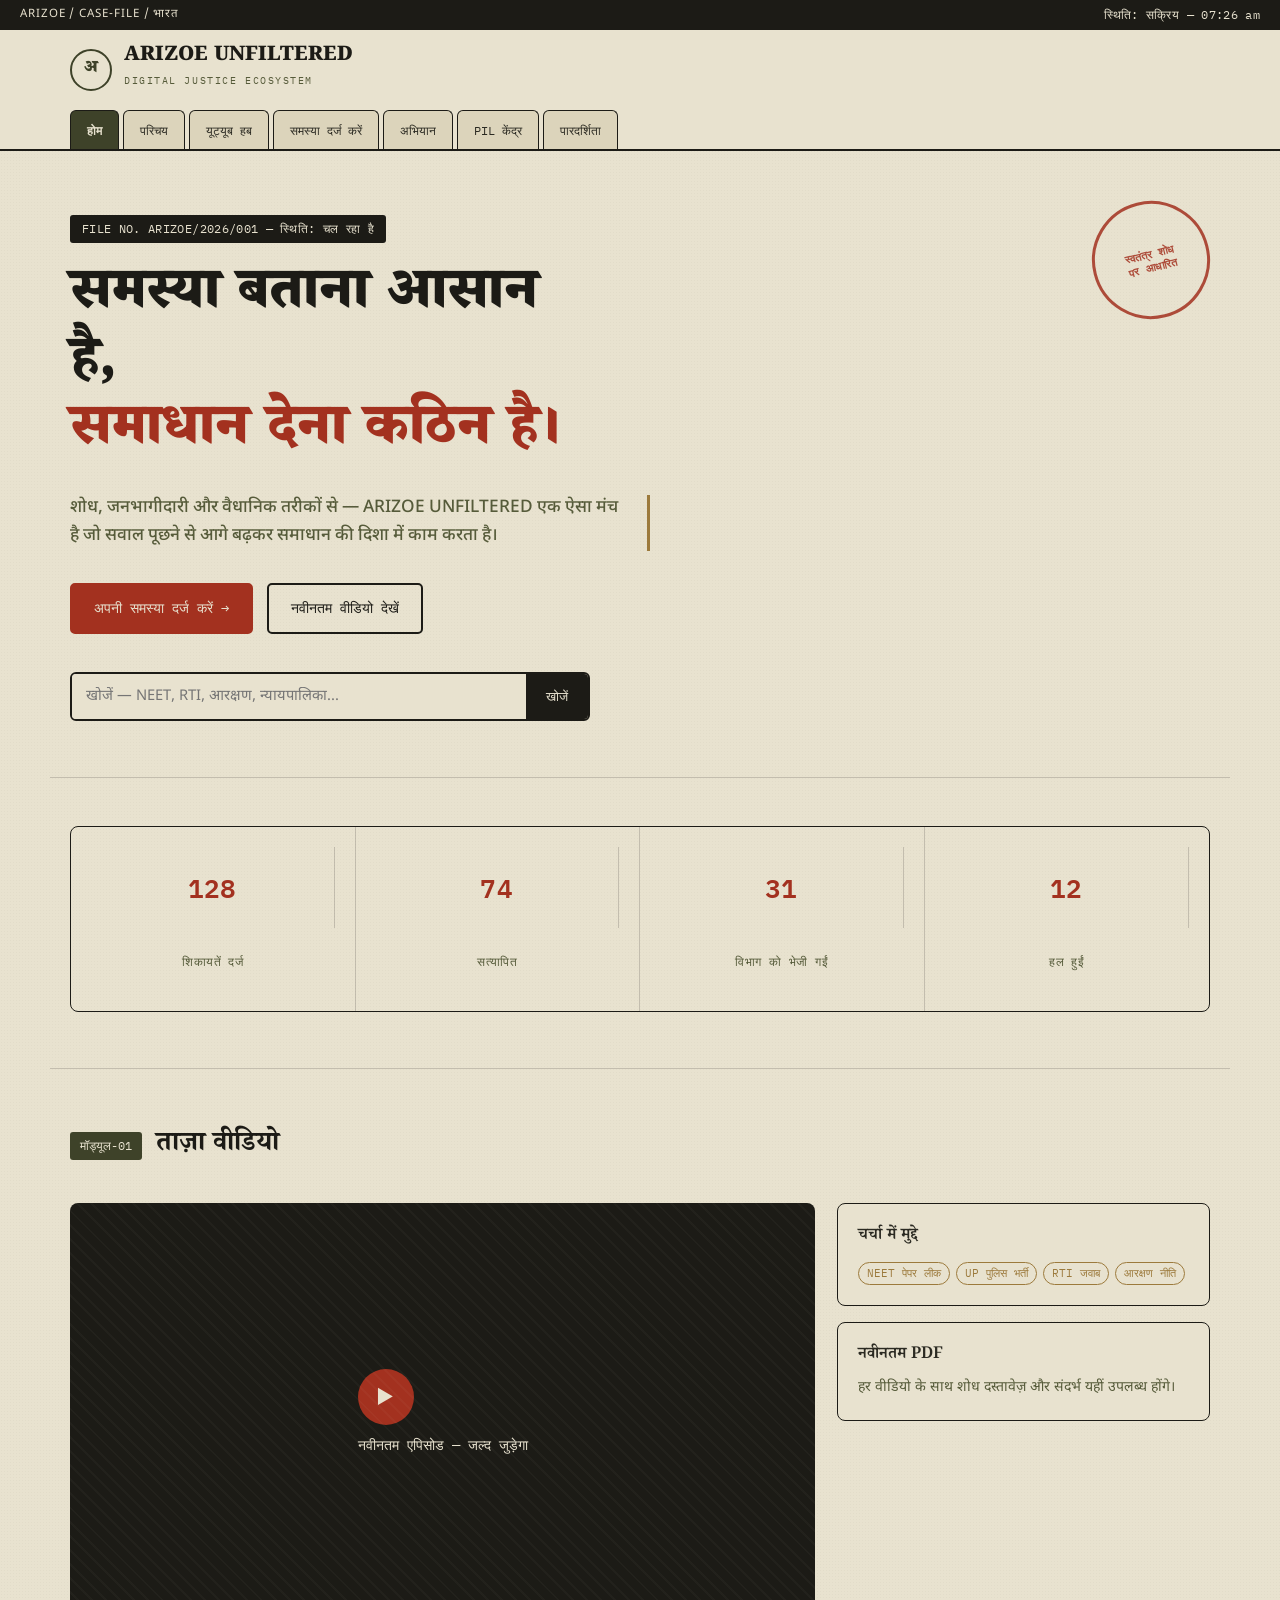
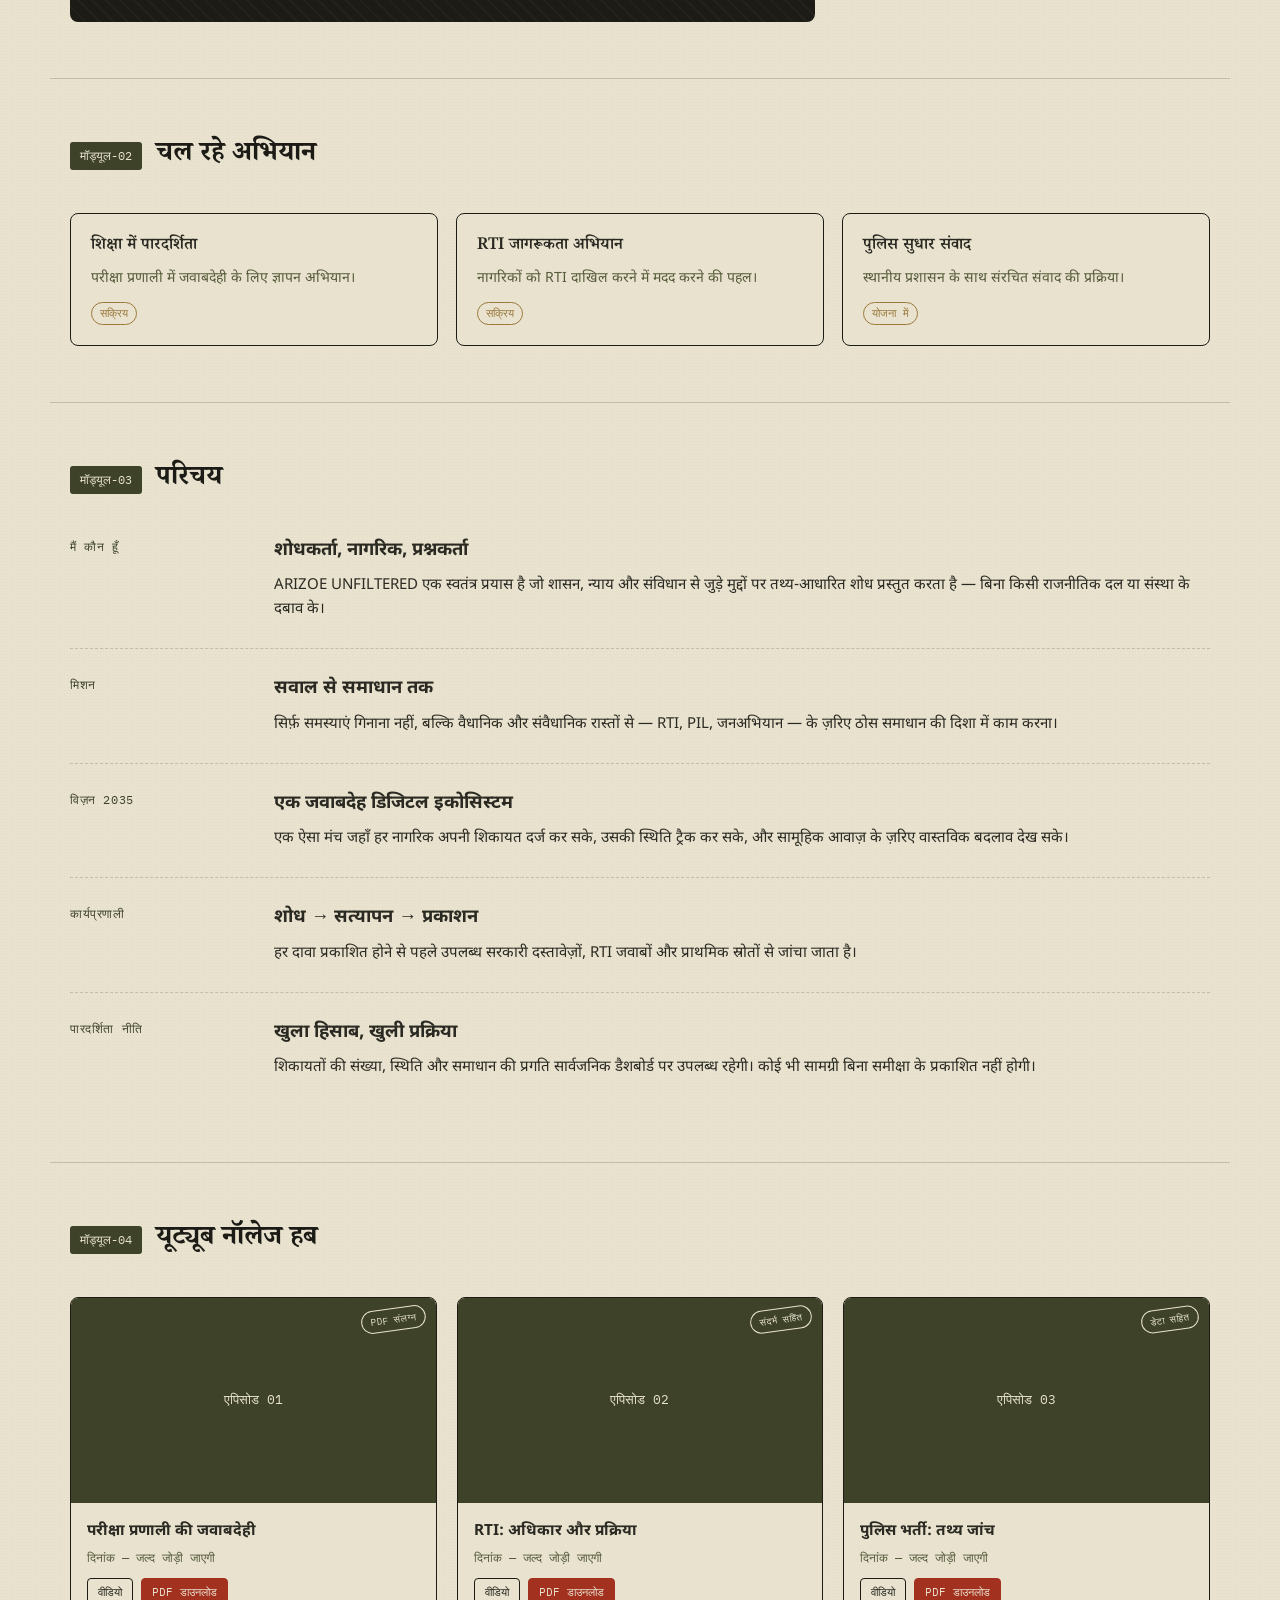
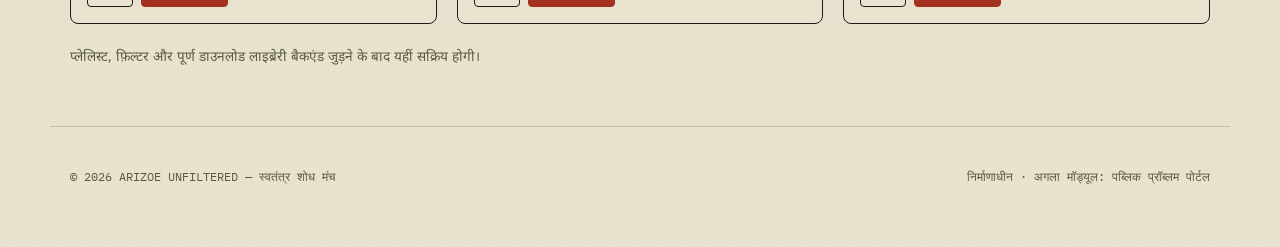
==== commit 0bddceb7: "Update index.html" ====
--- a/index.html
+++ b/index.html
@@ -29,7 +29,7 @@
     <a href="#home" class="active" data-tab>होम</a>
     <a href="#about" data-tab>परिचय</a>
     <a href="#hub" data-tab>यूट्यूब हब</a>
-    <a href="#" data-tab data-soon>समस्या दर्ज करें</a>
+    <a href="complaint.html" data-tab>समस्या दर्ज करें</a>
     <a href="#" data-tab data-soon>अभियान</a>
     <a href="#" data-tab data-soon>PIL केंद्र</a>
     <a href="#" data-tab data-soon>पारदर्शिता</a>
@@ -43,7 +43,7 @@
   <p class="hero-quote">शोध, जनभागीदारी और वैधानिक तरीकों से — ARIZOE UNFILTERED एक ऐसा मंच है जो सवाल पूछने से आगे बढ़कर समाधान की दिशा में काम करता है।</p>
 
   <div class="hero-cta">
-    <button class="btn btn-primary">अपनी समस्या दर्ज करें →</button>
+    <a href="complaint.html" class="btn btn-primary" style="display:inline-block;text-decoration:none;">अपनी समस्या दर्ज करें →</a>
     <button class="btn btn-ghost">नवीनतम वीडियो देखें</button>
   </div>
 
@@ -215,5 +215,4 @@
 <script src="script.js"></script>
 
 </body>
-    </html>
-
+</html>
--- a/style.css
+++ b/style.css
@@ -1,1556 +1,297 @@
-/* =========================================================
-   ARIZOE JUSTICE
-   Global Stylesheet
-   Version 1.0
-========================================================= */
-
-/* Google Fonts */
-@import url('https://fonts.googleapis.com/css2?family=Inter:wght@300;400;500;600;700;800;900&display=swap');
-
-/* ================= RESET ================= */
-
-*,
-*::before,
-*::after{
-    margin:0;
-    padding:0;
-    box-sizing:border-box;
-}
-
-html{
-    scroll-behavior:smooth;
-}
-
-body{
-    font-family:'Inter',sans-serif;
-    background:#09090b;
-    color:#f4f4f5;
+:root{
+    --paper:#E8E2CF;
+    --paper-dark:#DCD4BB;
+    --ink:#1C1B16;
+    --charcoal:#2B2A22;
+    --olive:#3E4229;
+    --olive-light:#565B3A;
+    --stamp:#A3311F;
+    --gold:#9C7A3C;
+    --line:rgba(28,27,22,0.18);
+  }
+  *{box-sizing:border-box;margin:0;padding:0;}
+  html{scroll-behavior:smooth;}
+  body{
+    background:var(--paper);
+    background-image:
+      radial-gradient(rgba(28,27,22,0.03) 1px, transparent 1px);
+    background-size: 3px 3px;
+    color:var(--charcoal);
+    font-family:'Noto Sans Devanagari','Noto Sans',sans-serif;
+    line-height:1.6;
     overflow-x:hidden;
-    line-height:1.6;
-}
-
-/* ================= VARIABLES ================= */
-
-:root{
-
-    --primary:#2563eb;
-    --primary-dark:#1d4ed8;
-    --primary-light:#60a5fa;
-
-    --success:#22c55e;
-    --warning:#f59e0b;
-    --danger:#ef4444;
-    --info:#06b6d4;
-
-    --black:#09090b;
-    --surface:#18181b;
-    --surface-2:#27272a;
-
-    --border:#3f3f46;
-
-    --white:#ffffff;
-    --text:#f4f4f5;
-    --text-light:#a1a1aa;
-
-    --radius-sm:10px;
-    --radius:18px;
-    --radius-lg:28px;
-
-    --shadow:
-        0 10px 30px rgba(0,0,0,.35);
-
-}
-
-/* ================= SCROLLBAR ================= */
-
-::-webkit-scrollbar{
-    width:10px;
-}
-
-::-webkit-scrollbar-track{
-    background:#18181b;
-}
-
-::-webkit-scrollbar-thumb{
-    background:#3b82f6;
-    border-radius:20px;
-}
-
-::-webkit-scrollbar-thumb:hover{
-    background:#2563eb;
-}
-
-/* ================= LINKS ================= */
-
-a{
-    text-decoration:none;
-    color:inherit;
-}
-
-img{
-    max-width:100%;
-    display:block;
-}
-
-/* ================= CONTAINER ================= */
-
-.container{
-
-    width:min(1450px,92%);
-    margin:auto;
-
-}
-
-/* ================= GLASS ================= */
-
-.glass{
-
-    background:rgba(255,255,255,.05);
-    backdrop-filter:blur(18px);
-
-    border:1px solid rgba(255,255,255,.08);
-
-    box-shadow:var(--shadow);
-
-}
-
-/* ================= HEADINGS ================= */
-
-h1{
-
-    font-size:3rem;
-    font-weight:800;
-    letter-spacing:-1px;
-
-}
-
-h2{
-
-    font-size:2rem;
-    font-weight:700;
-
-}
-
-h3{
-
-    font-size:1.4rem;
-    font-weight:700;
-
-}
-
-h4{
-
-    font-size:1.1rem;
-    font-weight:600;
-
-}
-
-p{
-
-    color:var(--text-light);
-
-}
-
-/* ================= BUTTONS ================= */
-
-.btn{
-
-    display:inline-flex;
-    align-items:center;
-    justify-content:center;
-
-    gap:10px;
-
-    padding:14px 28px;
-
-    border:none;
-
-    border-radius:999px;
-
-    cursor:pointer;
-
-    transition:.30s;
-
-    font-weight:600;
-
-}
-
-.btn-primary{
-
-    background:var(--primary);
-    color:#fff;
-
-}
-
-.btn-primary:hover{
-
-    background:var(--primary-dark);
-    transform:translateY(-2px);
-
-}
-
-.btn-secondary{
-
-    background:#27272a;
-
-}
-
-.btn-secondary:hover{
-
-    background:#3f3f46;
-
-}
-
-.btn-danger{
-
-    background:var(--danger);
-
-}
-
-.btn-danger:hover{
-
-    opacity:.9;
-
-}
-
-.btn-outline{
-
-    border:1px solid var(--border);
-
-    background:transparent;
-
-}
-
-.btn-outline:hover{
-
-    border-color:var(--primary);
-
-    color:var(--primary-light);
-
-}
-
-/* ================= INPUT ================= */
-
-input,
-textarea,
-select{
-
-    width:100%;
-
-    background:#18181b;
-
-    border:1px solid #3f3f46;
-
-    color:white;
-
-    border-radius:18px;
-
-    padding:14px 18px;
-
-    outline:none;
-
-    transition:.25s;
-
-}
-
-input:focus,
-textarea:focus,
-select:focus{
-
-    border-color:var(--primary);
-
-    box-shadow:0 0 0 3px rgba(59,130,246,.15);
-
-}
-
-/* ================= CARDS ================= */
-
-.card{
-
-    background:#18181b;
-
-    border:1px solid rgba(255,255,255,.05);
-
-    border-radius:28px;
-
-    padding:30px;
-
-    transition:.35s;
-
-}
-
-.card:hover{
-
-    transform:translateY(-8px);
-
-    border-color:#3b82f6;
-
-    box-shadow:
-
-    0 25px 60px rgba(59,130,246,.15);
-
-}
-/* =========================================================
-   NAVBAR
-========================================================= */
-
-.navbar{
-    position:sticky;
-    top:0;
-    z-index:999;
-    width:100%;
-    background:rgba(24,24,27,.85);
-    backdrop-filter:blur(18px);
-    border-bottom:1px solid rgba(255,255,255,.06);
-}
-
-.navbar-container{
-    width:min(1600px,95%);
-    margin:auto;
-    display:flex;
-    align-items:center;
-    justify-content:space-between;
-    padding:18px 0;
-}
-
-.logo{
-    display:flex;
-    align-items:center;
-    gap:15px;
-    font-size:28px;
-    font-weight:800;
-}
-
-.logo span{
-    color:var(--primary-light);
-}
-
-.nav-menu{
-    display:flex;
-    align-items:center;
-    gap:18px;
-}
-
-.nav-item{
-    padding:12px 18px;
-    border-radius:15px;
-    transition:.3s;
-    cursor:pointer;
-}
-
-.nav-item:hover{
-    background:#27272a;
-    color:#60a5fa;
-}
-
-.nav-active{
-    background:#2563eb;
-    color:#fff;
-}
-
-/* =========================================================
-   SIDEBAR
-========================================================= */
-
-.sidebar{
-    width:280px;
-    background:#111114;
-    border-right:1px solid rgba(255,255,255,.06);
-    min-height:100vh;
-    padding:24px;
-}
-
-.sidebar-title{
-    font-size:11px;
-    text-transform:uppercase;
-    color:#71717a;
-    letter-spacing:2px;
-    margin:30px 0 12px;
-}
-
-.sidebar-link{
-    display:flex;
-    align-items:center;
-    gap:15px;
-    padding:16px 18px;
-    border-radius:18px;
-    transition:.25s;
-    cursor:pointer;
-}
-
-.sidebar-link:hover{
-    background:#1f1f23;
-    transform:translateX(6px);
-}
-
-.sidebar-link.active{
-    background:#2563eb;
-    color:#fff;
-}
-
-/* =========================================================
-   DASHBOARD
-========================================================= */
-
-.dashboard-grid{
-    display:grid;
-    grid-template-columns:repeat(auto-fit,minmax(280px,1fr));
-    gap:24px;
-}
-
-.stat-card{
-    background:#18181b;
-    border:1px solid rgba(255,255,255,.06);
-    border-radius:28px;
-    padding:30px;
-    transition:.35s;
-}
-
-.stat-card:hover{
-    transform:translateY(-8px);
-    border-color:#3b82f6;
-}
-
-.stat-title{
-    font-size:13px;
-    color:#a1a1aa;
-    text-transform:uppercase;
-    letter-spacing:1px;
-}
-
-.stat-number{
-    margin-top:15px;
-    font-size:54px;
-    font-weight:800;
-}
-
-.stat-green{
-    color:#22c55e;
-}
-
-.stat-blue{
-    color:#3b82f6;
-}
-
-.stat-red{
-    color:#ef4444;
-}
-
-.stat-yellow{
-    color:#f59e0b;
-}
-
-/* =========================================================
-   TABLES
-========================================================= */
-
-.table{
-    width:100%;
-    border-collapse:collapse;
-}
-
-.table th{
-    text-align:left;
-    padding:18px;
-    background:#18181b;
-    color:#a1a1aa;
-    font-size:13px;
-}
-
-.table td{
-    padding:18px;
-    border-top:1px solid rgba(255,255,255,.06);
-}
-
-.table tr:hover{
-    background:#1d1d20;
-}
-
-/* =========================================================
-   BADGES
-========================================================= */
-
-.badge{
-    display:inline-block;
-    padding:6px 14px;
-    border-radius:999px;
-    font-size:12px;
-    font-weight:600;
-}
-
-.badge-success{
-    background:rgba(34,197,94,.15);
-    color:#22c55e;
-}
-
-.badge-warning{
-    background:rgba(245,158,11,.15);
-    color:#f59e0b;
-}
-
-.badge-danger{
-    background:rgba(239,68,68,.15);
-    color:#ef4444;
-}
-
-.badge-info{
-    background:rgba(59,130,246,.15);
-    color:#60a5fa;
-}
-
-/* =========================================================
-   TIMELINE
-========================================================= */
-
-.timeline{
-    position:relative;
-    margin-left:18px;
-    border-left:2px solid #27272a;
-}
-
-.timeline-item{
-    position:relative;
-    padding:0 0 35px 30px;
-}
-
-.timeline-item::before{
-    content:"";
-    position:absolute;
-    left:-10px;
-    top:3px;
-    width:18px;
-    height:18px;
-    background:#3b82f6;
-    border-radius:50%;
-}
-
-.timeline-title{
-    font-weight:600;
-}
-
-.timeline-date{
-    font-size:13px;
-    color:#a1a1aa;
-    margin-top:4px;
-}
-
-/* =========================================================
-   ALERTS
-========================================================= */
-
-.alert{
-    padding:18px 22px;
-    border-radius:18px;
-    margin-bottom:20px;
-}
-
-.alert-success{
-    background:rgba(34,197,94,.12);
-    color:#22c55e;
-}
-
-.alert-warning{
-    background:rgba(245,158,11,.12);
-    color:#f59e0b;
-}
-
-.alert-danger{
-    background:rgba(239,68,68,.12);
-    color:#ef4444;
-}
-
-.alert-info{
-    background:rgba(59,130,246,.12);
-    color:#60a5fa;
-}
-
-/* =========================================================
-   PROGRESS BAR
-========================================================= */
-
-.progress{
-    width:100%;
-    height:10px;
-    background:#27272a;
-    border-radius:999px;
-    overflow:hidden;
-}
-
-.progress-bar{
-    height:100%;
-    background:linear-gradient(90deg,#3b82f6,#06b6d4);
-    border-radius:999px;
-    transition:width .4s ease;
-}
-
-/* =========================================================
-   NOTIFICATION CARD
-========================================================= */
-
-.notification{
-    display:flex;
-    gap:16px;
-    align-items:flex-start;
-    padding:18px;
-    border-radius:18px;
-    transition:.25s;
-}
-
-.notification:hover{
-    background:#1f1f23;
-}
-
-.notification-icon{
-    width:48px;
-    height:48px;
-    border-radius:14px;
-    background:#2563eb;
-    display:flex;
-    align-items:center;
-    justify-content:center;
-    color:#fff;
-}
-
-.notification-title{
-    font-weight:600;
-}
-
-.notification-time{
-    margin-top:4px;
-    font-size:12px;
-    color:#a1a1aa;
-}
-/* =========================================================
-   MODAL
-========================================================= */
-
-.modal-overlay{
-    position:fixed;
-    inset:0;
-    background:rgba(0,0,0,.65);
-    backdrop-filter:blur(8px);
-    display:flex;
-    align-items:center;
-    justify-content:center;
-    opacity:0;
-    visibility:hidden;
-    transition:.3s;
-    z-index:9999;
-}
-
-.modal-overlay.active{
-    opacity:1;
-    visibility:visible;
-}
-
-.modal{
-    width:min(700px,95%);
-    background:#18181b;
-    border:1px solid rgba(255,255,255,.08);
-    border-radius:30px;
-    padding:35px;
-    transform:translateY(30px);
-    transition:.3s;
-}
-
-.modal-overlay.active .modal{
-    transform:translateY(0);
-}
-
-/* =========================================================
-   PROFILE CARD
-========================================================= */
-
-.profile-card{
-    background:#18181b;
-    border-radius:28px;
-    padding:35px;
-    text-align:center;
-    border:1px solid rgba(255,255,255,.06);
-}
-
-.profile-avatar{
-    width:110px;
-    height:110px;
-    margin:auto;
-    border-radius:50%;
-    background:linear-gradient(135deg,#2563eb,#06b6d4);
-    display:flex;
-    align-items:center;
-    justify-content:center;
-    font-size:42px;
-    font-weight:700;
-    color:#fff;
-}
-
-.profile-name{
-    margin-top:20px;
-    font-size:24px;
-    font-weight:700;
-}
-
-.profile-role{
-    color:#60a5fa;
-    margin-top:6px;
-}
-
-/* =========================================================
-   ROLE CARD
-========================================================= */
-
-.role-card{
-    background:#18181b;
-    border-radius:24px;
-    padding:28px;
-    border:1px solid rgba(255,255,255,.06);
-    transition:.3s;
-    cursor:pointer;
-}
-
-.role-card:hover{
-    border-color:#3b82f6;
-    transform:translateY(-6px);
-}
-
-.role-icon{
-    font-size:42px;
-    margin-bottom:20px;
-}
-
-.role-title{
-    font-size:22px;
-    font-weight:700;
-}
-
-.role-desc{
-    margin-top:8px;
-    color:#a1a1aa;
-}
-
-/* =========================================================
-   COMPLAINT CARD
-========================================================= */
-
-.complaint-card{
-    background:#18181b;
-    border-radius:24px;
-    padding:25px;
-    border-left:5px solid #3b82f6;
-    transition:.3s;
-}
-
-.complaint-card:hover{
-    transform:translateX(6px);
-}
-
-.complaint-title{
-    font-size:20px;
-    font-weight:600;
-}
-
-.complaint-status{
-    margin-top:8px;
-    font-size:13px;
-}
-
-/* =========================================================
-   CAMPAIGN CARD
-========================================================= */
-
-.campaign-card{
-    background:#18181b;
-    border-radius:24px;
-    padding:28px;
-    transition:.3s;
-    border:1px solid rgba(255,255,255,.06);
-}
-
-.campaign-card:hover{
-    transform:translateY(-8px);
-}
-
-.campaign-image{
-    width:100%;
-    height:180px;
-    background:#27272a;
-    border-radius:18px;
-    margin-bottom:20px;
-}
-
-.campaign-title{
-    font-size:22px;
-    font-weight:700;
-}
-
-.campaign-progress{
-    margin-top:18px;
-}
-
-/* =========================================================
-   LAW CARD
-========================================================= */
-
-.law-card{
-    background:#18181b;
-    border-radius:24px;
-    padding:30px;
-    border:1px solid rgba(255,255,255,.06);
-}
-
-.law-number{
-    color:#60a5fa;
-    font-weight:700;
-    margin-bottom:12px;
-}
-
-/* =========================================================
-   AI CARD
-========================================================= */
-
-.ai-card{
-    background:linear-gradient(135deg,#1e3a8a,#312e81);
-    border-radius:28px;
-    padding:35px;
-    color:#fff;
-}
-
-.ai-card h3{
-    margin-bottom:15px;
-}
-
-.ai-card button{
-    margin-top:20px;
-}
-
-/* =========================================================
-   GOVERNMENT CARD
-========================================================= */
-
-.gov-card{
-    display:flex;
-    align-items:center;
-    gap:18px;
-    padding:22px;
-    border-radius:22px;
-    background:#18181b;
-    transition:.3s;
-}
-
-.gov-card:hover{
-    background:#222226;
-}
-
-/* =========================================================
-   MEDIA CARD
-========================================================= */
-
-.media-card{
-    border-radius:24px;
-    overflow:hidden;
-    background:#18181b;
-}
-
-.media-thumbnail{
-    width:100%;
-    height:220px;
-    background:#27272a;
-}
-
-.media-content{
-    padding:24px;
-}
-
-/* =========================================================
-   FLOATING BUTTON
-========================================================= */
-
-.fab{
-    position:fixed;
-    bottom:35px;
-    right:35px;
-    width:65px;
-    height:65px;
-    border-radius:50%;
-    border:none;
-    background:#2563eb;
-    color:#fff;
-    font-size:26px;
-    cursor:pointer;
-    box-shadow:0 15px 40px rgba(37,99,235,.35);
-    transition:.3s;
-}
-
-.fab:hover{
-    transform:scale(1.1);
-}
-
-/* =========================================================
-   LOADER
-========================================================= */
-
-.loader{
-    width:50px;
-    height:50px;
-    border:5px solid #27272a;
-    border-top:5px solid #3b82f6;
-    border-radius:50%;
-    animation:spin 1s linear infinite;
-}
-
-@keyframes spin{
-    to{
-        transform:rotate(360deg);
-    }
-}
-
-/* =========================================================
-   FADE ANIMATION
-========================================================= */
-
-.fade-in{
-    animation:fadeIn .5s ease;
-}
-
-@keyframes fadeIn{
-    from{
-        opacity:0;
-    }
-    to{
-        opacity:1;
-    }
-}
-
-/* =========================================================
-   SLIDE UP
-========================================================= */
-
-.slide-up{
-    animation:slideUp .5s ease;
-}
-
-@keyframes slideUp{
-    from{
-        opacity:0;
-        transform:translateY(30px);
-    }
-    to{
-        opacity:1;
-        transform:translateY(0);
-    }
-}
-
-/* =========================================================
-   ZOOM
-========================================================= */
-
-.zoom{
-    animation:zoom .4s ease;
-}
-
-@keyframes zoom{
-    from{
-        transform:scale(.85);
-        opacity:0;
-    }
-    to{
-        transform:scale(1);
-        opacity:1;
-    }
-}
-
-/* =========================================================
-   PULSE
-========================================================= */
-
-.pulse{
-    animation:pulse 2s infinite;
-}
-
-@keyframes pulse{
-    0%,100%{
-        transform:scale(1);
-    }
-    50%{
-        transform:scale(1.06);
-    }
-        }
-/* =========================================================
-   RESPONSIVE GRID SYSTEM
-========================================================= */
-
-.row{
-    display:flex;
-    flex-wrap:wrap;
-    gap:20px;
-}
-
-.col{
-    flex:1;
-}
-
-.grid{
-    display:grid;
-    gap:20px;
-}
-
-.grid-2{
-    grid-template-columns:repeat(2,1fr);
-}
-
-.grid-3{
-    grid-template-columns:repeat(3,1fr);
-}
-
-.grid-4{
-    grid-template-columns:repeat(4,1fr);
-}
-
-.grid-auto{
-    grid-template-columns:repeat(auto-fit,minmax(280px,1fr));
-}
-
-/* =========================================================
-   FLEX UTILITIES
-========================================================= */
-
-.flex{
-    display:flex;
-}
-
-.flex-center{
-    display:flex;
-    justify-content:center;
-    align-items:center;
-}
-
-.flex-between{
+  }
+  .mono{font-family:'IBM Plex Mono',monospace;letter-spacing:0.03em;}
+  h1,h2,h3{font-family:'Noto Serif Devanagari',serif;color:var(--ink);}
+  a{color:inherit;text-decoration:none;}
+  ::selection{background:var(--stamp);color:var(--paper);}
+
+  /* ---------- top strip ---------- */
+  .filestrip{
+    background:var(--ink);
+    color:var(--paper);
+    font-size:0.72rem;
+    padding:6px 20px;
     display:flex;
     justify-content:space-between;
-    align-items:center;
-}
-
-.flex-column{
+    letter-spacing:0.08em;
+  }
+
+  /* ---------- nav / folder tabs ---------- */
+  header{
+    position:sticky;top:0;z-index:50;
+    background:var(--paper);
+    border-bottom:2px solid var(--ink);
+  }
+  .navbar{
+    max-width:1180px;margin:0 auto;
+    display:flex;align-items:center;justify-content:space-between;
+    padding:16px 20px 0 20px;
+  }
+  .brand{display:flex;align-items:center;gap:12px;}
+  .seal{
+    width:42px;height:42px;border-radius:50%;
+    border:2.5px solid var(--olive);
+    display:flex;align-items:center;justify-content:center;
+    font-family:'Noto Serif Devanagari',serif;font-weight:900;
+    color:var(--olive);font-size:1.1rem;
+    flex-shrink:0;
+  }
+  .brand-text h1{font-size:1.25rem;font-weight:900;line-height:1.1;}
+  .brand-text span{font-size:0.65rem;letter-spacing:0.15em;color:var(--olive-light);text-transform:uppercase;font-family:'IBM Plex Mono',monospace;}
+
+  .tabs{
+    max-width:1180px;margin:14px auto 0 auto;
+    display:flex;gap:4px;padding:0 20px;
+    overflow-x:auto;
+  }
+  .tabs a{
+    font-family:'IBM Plex Mono',monospace;
+    font-size:0.78rem;
+    padding:10px 16px;
+    background:var(--paper-dark);
+    border:1.5px solid var(--ink);
+    border-bottom:none;
+    border-radius:6px 6px 0 0;
+    white-space:nowrap;
+    color:var(--charcoal);
+    position:relative;
+    top:2px;
+  }
+  .tabs a.active{
+    background:var(--olive);
+    color:var(--paper);
+    font-weight:600;
+  }
+  .tabs a:not(.active):hover{background:#cfc6a8;}
+
+  /* ---------- hero ---------- */
+  .hero{
+    max-width:1180px;margin:0 auto;
+    padding:64px 20px 56px 20px;
+    border-bottom:1px solid var(--line);
+    position:relative;
+  }
+  .file-tag{
+    display:inline-block;
+    font-size:0.72rem;
+    background:var(--ink);color:var(--paper);
+    padding:5px 12px;border-radius:3px;
+    margin-bottom:22px;
+  }
+  .hero h2{
+    font-size:clamp(2.1rem,5.4vw,3.6rem);
+    font-weight:900;
+    line-height:1.18;
+    max-width:15ch;
+  }
+  .hero .accent{color:var(--stamp);}
+  .hero-quote{
+    margin-top:26px;
+    max-width:58ch;
+    font-size:1.08rem;
+    color:var(--olive-light);
+    border-right:3px solid var(--gold);
+    padding-right:18px;
+    font-weight:500;
+  }
+  .stamp-badge{
+    position:absolute;
+    top:50px;right:20px;
+    width:118px;height:118px;
+    border:3px solid var(--stamp);
+    border-radius:50%;
+    color:var(--stamp);
+    display:flex;align-items:center;justify-content:center;
+    text-align:center;
+    font-family:'IBM Plex Mono',monospace;
+    font-size:0.68rem;font-weight:600;
+    transform:rotate(-14deg);
+    opacity:0.85;
+    line-height:1.3;
+  }
+  .hero-cta{
+    margin-top:32px;
+    display:flex;gap:14px;flex-wrap:wrap;
+  }
+  .btn{
+    font-family:'IBM Plex Mono',monospace;
+    font-size:0.85rem;
+    padding:13px 22px;
+    border-radius:5px;
+    border:2px solid var(--ink);
+    cursor:pointer;
+    transition:transform 0.15s ease;
+  }
+  .btn:hover{transform:translateY(-2px);}
+  .btn-primary{background:var(--stamp);color:var(--paper);border-color:var(--stamp);}
+  .btn-ghost{background:transparent;color:var(--ink);}
+
+  .search-row{
+    margin-top:38px;
+    max-width:520px;
     display:flex;
-    flex-direction:column;
-}
-
-.flex-wrap{
-    flex-wrap:wrap;
-}
-
-.gap-10{gap:10px;}
-.gap-15{gap:15px;}
-.gap-20{gap:20px;}
-.gap-30{gap:30px;}
-
-/* =========================================================
-   SPACING
-========================================================= */
-
-.mt-10{margin-top:10px;}
-.mt-20{margin-top:20px;}
-.mt-30{margin-top:30px;}
-.mt-40{margin-top:40px;}
-.mt-50{margin-top:50px;}
-
-.mb-10{margin-bottom:10px;}
-.mb-20{margin-bottom:20px;}
-.mb-30{margin-bottom:30px;}
-.mb-40{margin-bottom:40px;}
-
-.p-10{padding:10px;}
-.p-20{padding:20px;}
-.p-30{padding:30px;}
-.p-40{padding:40px;}
-
-.py-20{
-    padding-top:20px;
-    padding-bottom:20px;
-}
-
-.px-20{
-    padding-left:20px;
-    padding-right:20px;
-}
-
-/* =========================================================
-   TEXT
-========================================================= */
-
-.text-center{text-align:center;}
-.text-left{text-align:left;}
-.text-right{text-align:right;}
-
-.text-primary{color:var(--primary);}
-.text-success{color:var(--success);}
-.text-danger{color:var(--danger);}
-.text-warning{color:var(--warning);}
-.text-muted{color:var(--text-light);}
-
-.fw-400{font-weight:400;}
-.fw-500{font-weight:500;}
-.fw-600{font-weight:600;}
-.fw-700{font-weight:700;}
-.fw-800{font-weight:800;}
-
-/* =========================================================
-   WIDTH & HEIGHT
-========================================================= */
-
-.w-100{width:100%;}
-.h-100{height:100%;}
-
-.round{
-    border-radius:50%;
-}
-
-.radius{
-    border-radius:18px;
-}
-
-.radius-lg{
-    border-radius:28px;
-}
-
-/* =========================================================
-   SHADOWS
-========================================================= */
-
-.shadow{
-    box-shadow:0 10px 30px rgba(0,0,0,.25);
-}
-
-.shadow-lg{
-    box-shadow:0 25px 60px rgba(0,0,0,.35);
-}
-
-/* =========================================================
-   SKELETON LOADER
-========================================================= */
-
-.skeleton{
-    position:relative;
+    border:2px solid var(--ink);
+    border-radius:6px;
     overflow:hidden;
-    background:#27272a;
-}
-
-.skeleton::after{
-    content:"";
-    position:absolute;
-    inset:0;
-    background:linear-gradient(
-        90deg,
-        transparent,
-        rgba(255,255,255,.08),
-        transparent
-    );
-    animation:skeleton 1.5s infinite;
-}
-
-@keyframes skeleton{
-    from{
-        transform:translateX(-100%);
-    }
-    to{
-        transform:translateX(100%);
-    }
-}
-
-/* =========================================================
-   TOAST
-========================================================= */
-
-.toast{
-    position:fixed;
-    right:30px;
-    bottom:30px;
-    background:#18181b;
-    border-left:5px solid var(--primary);
+  }
+  .search-row input{
+    flex:1;border:none;background:var(--paper);
+    padding:13px 14px;font-family:'Noto Sans Devanagari';font-size:0.92rem;color:var(--charcoal);
+    outline:none;
+  }
+  .search-row button{
+    border:none;background:var(--ink);color:var(--paper);
+    padding:0 20px;font-family:'IBM Plex Mono';font-size:0.8rem;cursor:pointer;
+  }
+
+  /* ---------- section shell ---------- */
+  section.module{
+    max-width:1180px;margin:0 auto;
+    padding:56px 20px;
+    border-bottom:1px solid var(--line);
+  }
+  .module-head{
+    display:flex;align-items:baseline;gap:14px;
+    margin-bottom:34px;
+  }
+  .module-num{
+    font-family:'IBM Plex Mono',monospace;
+    font-size:0.78rem;
+    color:var(--paper);
+    background:var(--olive);
+    padding:4px 10px;border-radius:3px;
+  }
+  .module-head h3{font-size:1.7rem;font-weight:700;}
+
+  /* trending / quick strip on home */
+  .grid-3{display:grid;grid-template-columns:repeat(3,1fr);gap:18px;}
+  .grid-2{display:grid;grid-template-columns:2fr 1fr;gap:22px;}
+  @media(max-width:820px){.grid-3{grid-template-columns:1fr;} .grid-2{grid-template-columns:1fr;}}
+
+  .card{
+    background:var(--paper);
+    border:1.5px solid var(--ink);
+    border-radius:8px;
     padding:20px;
-    border-radius:18px;
-    min-width:320px;
-    box-shadow:var(--shadow);
-    animation:slideUp .3s ease;
-    z-index:99999;
-}
-
-/* =========================================================
-   RESPONSIVE
-========================================================= */
-
-@media(max-width:1200px){
-
-.sidebar{
-    width:230px;
-}
-
-.grid-4{
-    grid-template-columns:repeat(2,1fr);
-}
-
-}
-
-@media(max-width:992px){
-
-.sidebar{
-    display:none;
-}
-
-.grid-3,
-.grid-4{
-    grid-template-columns:repeat(2,1fr);
-}
-
-h1{
-    font-size:2.3rem;
-}
-
-}
-
-@media(max-width:768px){
-
-.grid-2,
-.grid-3,
-.grid-4{
-    grid-template-columns:1fr;
-}
-
-.row{
-    flex-direction:column;
-}
-
-.navbar-container{
-    flex-direction:column;
-    gap:20px;
-}
-
-.container{
-    width:94%;
-}
-
-}
-
-@media(max-width:480px){
-
-body{
-    font-size:14px;
-}
-
-.card,
-.stat-card,
-.profile-card,
-.complaint-card,
-.campaign-card{
-    padding:20px;
-}
-
-.btn{
-    width:100%;
-}
-
-h1{
-    font-size:2rem;
-}
-
-}
-
-/* =========================================================
-   PRINT
-========================================================= */
-
-@media print{
-
-body{
-    background:white;
-    color:black;
-}
-
-.sidebar,
-.navbar,
-.fab{
-    display:none;
-}
-
-.card{
-    border:1px solid #ccc;
-    box-shadow:none;
-}
-
-}
-/* ==========================================================
-   HERO SECTION
-========================================================== */
-
-.hero{
-    min-height:90vh;
-    display:flex;
-    align-items:center;
-    justify-content:center;
-    text-align:center;
+    position:relative;
+  }
+  .card h4{font-size:1.02rem;margin-bottom:8px;font-weight:600;font-family:'Noto Serif Devanagari';}
+  .card p{font-size:0.88rem;color:var(--olive-light);}
+  .tag-row{margin-top:12px;display:flex;gap:6px;flex-wrap:wrap;}
+  .pill{
+    font-family:'IBM Plex Mono';font-size:0.66rem;
+    border:1px solid var(--gold);color:var(--gold);
+    padding:2px 8px;border-radius:20px;
+  }
+
+  .video-frame{
+    background:var(--ink);
+    border-radius:8px;
+    aspect-ratio:16/9;
+    display:flex;align-items:center;justify-content:center;
+    color:var(--paper);
+    font-family:'IBM Plex Mono';
+    font-size:0.85rem;
     position:relative;
     overflow:hidden;
-}
-
-.hero-title{
-    font-size:4rem;
-    font-weight:900;
-    letter-spacing:-2px;
-}
-
-.hero-subtitle{
-    margin-top:20px;
-    color:var(--text-light);
-    max-width:700px;
-    margin-inline:auto;
-}
-
-.hero-buttons{
-    margin-top:40px;
-    display:flex;
-    justify-content:center;
-    gap:20px;
-    flex-wrap:wrap;
-}
-
-/* ==========================================================
-   AUTH PAGES
-========================================================== */
-
-.auth-wrapper{
-    min-height:100vh;
-    display:flex;
-    align-items:center;
-    justify-content:center;
-    padding:40px;
-}
-
-.auth-card{
-    width:100%;
-    max-width:460px;
-    padding:40px;
-    border-radius:30px;
-    background:#18181b;
-    border:1px solid rgba(255,255,255,.06);
-    box-shadow:var(--shadow);
-}
-
-.auth-title{
-    font-size:34px;
-    font-weight:800;
-    text-align:center;
-    margin-bottom:12px;
-}
-
-.auth-subtitle{
-    color:var(--text-light);
-    text-align:center;
-    margin-bottom:35px;
-}
-
-/* ==========================================================
-   EMPTY STATE
-========================================================== */
-
-.empty-state{
-    text-align:center;
-    padding:70px 20px;
-}
-
-.empty-state i{
-    font-size:70px;
-    color:#3b82f6;
-    margin-bottom:25px;
-}
-
-.empty-state h3{
-    margin-bottom:12px;
-}
-
-/* ==========================================================
-   STATUS COLORS
-========================================================== */
-
-.status-pending{
-    color:#f59e0b;
-}
-
-.status-progress{
-    color:#3b82f6;
-}
-
-.status-approved{
-    color:#22c55e;
-}
-
-.status-rejected{
-    color:#ef4444;
-}
-
-/* ==========================================================
-   ICON BOX
-========================================================== */
-
-.icon-box{
-    width:65px;
-    height:65px;
-    display:flex;
-    align-items:center;
-    justify-content:center;
-    border-radius:22px;
-    background:#2563eb20;
-    color:#60a5fa;
-    font-size:28px;
-}
-
-/* ==========================================================
-   FEATURE CARD
-========================================================== */
-
-.feature-card{
-    text-align:center;
-    padding:35px;
-    border-radius:28px;
-    background:#18181b;
-    transition:.35s;
-}
-
-.feature-card:hover{
-    transform:translateY(-10px);
-    border:1px solid rgba(59,130,246,.4);
-}
-
-/* ==========================================================
-   HOVER GLOW
-========================================================== */
-
-.glow:hover{
-    box-shadow:
-    0 0 25px rgba(59,130,246,.25),
-    0 0 60px rgba(59,130,246,.18);
-}
-
-/* ==========================================================
-   DIVIDER
-========================================================== */
-
-.divider{
-    width:100%;
-    height:1px;
-    background:#27272a;
-    margin:35px 0;
-}
-
-/* ==========================================================
-   TAG
-========================================================== */
-
-.tag{
-    display:inline-flex;
-    align-items:center;
-    gap:8px;
-    padding:8px 14px;
-    border-radius:999px;
-    background:#2563eb20;
-    color:#60a5fa;
-    font-size:13px;
-}
-
-/* ==========================================================
-   IMAGE
-========================================================== */
-
-.image-cover{
-    width:100%;
-    border-radius:24px;
-    object-fit:cover;
-}
-
-/* ==========================================================
-   DASHBOARD HELPERS
-========================================================== */
-
-.dashboard-section{
-    margin-top:40px;
-}
-
-.dashboard-title{
-    font-size:26px;
-    font-weight:700;
-    margin-bottom:20px;
-}
-
-/* ==========================================================
-   404 PAGE
-========================================================== */
-
-.error-page{
-    min-height:100vh;
-    display:flex;
-    justify-content:center;
-    align-items:center;
-    flex-direction:column;
-    text-align:center;
-}
-
-.error-page h1{
-    font-size:120px;
-    color:#3b82f6;
-}
-
-.error-page p{
-    margin:20px 0;
-}
-
-/* ==========================================================
-   MAINTENANCE PAGE
-========================================================== */
-
-.maintenance{
-    min-height:100vh;
-    display:flex;
-    justify-content:center;
-    align-items:center;
-    text-align:center;
-    flex-direction:column;
-}
-
-/* ==========================================================
-   SELECTION
-========================================================== */
-
-::selection{
-    background:#2563eb;
-    color:#fff;
-}
-
-/* ==========================================================
-   FINAL UTILITIES
-========================================================== */
-
-.hidden{
-    display:none !important;
-}
-
-.visible{
-    display:block !important;
-}
-
-.opacity-0{
-    opacity:0;
-}
-
-.opacity-100{
-    opacity:1;
-}
-
-.pointer{
-    cursor:pointer;
-}
-
-.transition{
-    transition:.3s ease;
-}
-
-/* ==========================================================
-   END OF STYLE.CSS
-========================================================== */
+  }
+  .video-frame::before{
+    content:"";position:absolute;inset:0;
+    background:repeating-linear-gradient(45deg,rgba(232,226,207,0.03) 0 2px,transparent 2px 10px);
+  }
+  .play-dot{
+    width:56px;height:56px;border-radius:50%;
+    background:var(--stamp);
+    display:flex;align-items:center;justify-content:center;
+    color:var(--paper);font-size:1.3rem;
+    margin-bottom:10px;
+  }
+
+  .stat-strip{
+    display:grid;grid-template-columns:repeat(4,1fr);
+    border:1.5px solid var(--ink);border-radius:8px;overflow:hidden;
+  }
+  .stat-strip div{
+    padding:20px;text-align:center;border-right:1px solid var(--line);
+  }
+  .stat-strip div:last-child{border-right:none;}
+  .stat-strip .num{font-family:'IBM Plex Mono';font-size:1.6rem;font-weight:600;color:var(--stamp);}
+  .stat-strip .lbl{font-size:0.75rem;color:var(--olive-light);margin-top:4px;}
+  @media(max-width:700px){.stat-strip{grid-template-columns:1fr 1fr;}}
+
+  /* about */
+  .about-list{display:flex;flex-direction:column;gap:26px;}
+  .about-item{
+    display:grid;grid-template-columns:180px 1fr;gap:24px;
+    padding-bottom:26px;border-bottom:1px dashed var(--line);
+  }
+  .about-item:last-child{border-bottom:none;}
+  .about-item .lbl{
+    font-family:'IBM Plex Mono';font-size:0.78rem;color:var(--olive);
+    text-transform:uppercase;letter-spacing:0.05em;
+  }
+  .about-item h4{font-size:1.15rem;margin-bottom:8px;}
+  .about-item p{font-size:0.94rem;color:var(--charcoal);}
+  @media(max-width:700px){.about-item{grid-template-columns:1fr;gap:8px;}}
+
+  /* youtube hub */
+  .yt-grid{display:grid;grid-template-columns:repeat(3,1fr);gap:20px;}
+  @media(max-width:900px){.yt-grid{grid-template-columns:repeat(2,1fr);}}
+  @media(max-width:600px){.yt-grid{grid-template-columns:1fr;}}
+  .yt-card{border:1.5px solid var(--ink);border-radius:8px;overflow:hidden;background:var(--paper);}
+  .yt-thumb{
+    aspect-ratio:16/9;background:var(--olive);
+    display:flex;align-items:center;justify-content:center;
+    color:var(--paper);font-family:'IBM Plex Mono';font-size:0.8rem;position:relative;
+  }
+  .yt-body{padding:16px;}
+  .yt-body h4{font-size:0.96rem;margin-bottom:6px;}
+  .yt-meta{font-size:0.72rem;color:var(--olive-light);font-family:'IBM Plex Mono';margin-bottom:10px;}
+  .yt-links{display:flex;gap:8px;}
+  .yt-links a{
+    font-family:'IBM Plex Mono';font-size:0.68rem;
+    border:1px solid var(--ink);padding:5px 10px;border-radius:4px;
+  }
+  .yt-links a.pdf{background:var(--stamp);color:var(--paper);border-color:var(--stamp);}
+
+  .stamp-mini{
+    position:absolute;top:10px;right:10px;
+    font-family:'IBM Plex Mono';font-size:0.6rem;
+    border:1.5px solid var(--paper);color:var(--paper);
+    padding:3px 8px;border-radius:20px;
+    transform:rotate(-8deg);
+  }
+
+  footer{
+    max-width:1180px;margin:0 auto;padding:40px 20px 60px;
+    display:flex;justify-content:space-between;flex-wrap:wrap;gap:16px;
+    font-size:0.78rem;color:var(--olive-light);
+    font-family:'IBM Plex Mono';
+  }
+
+  @media (prefers-reduced-motion: reduce){
+    html{scroll-behavior:auto;}
+    .btn{transition:none;}
+     }
+     
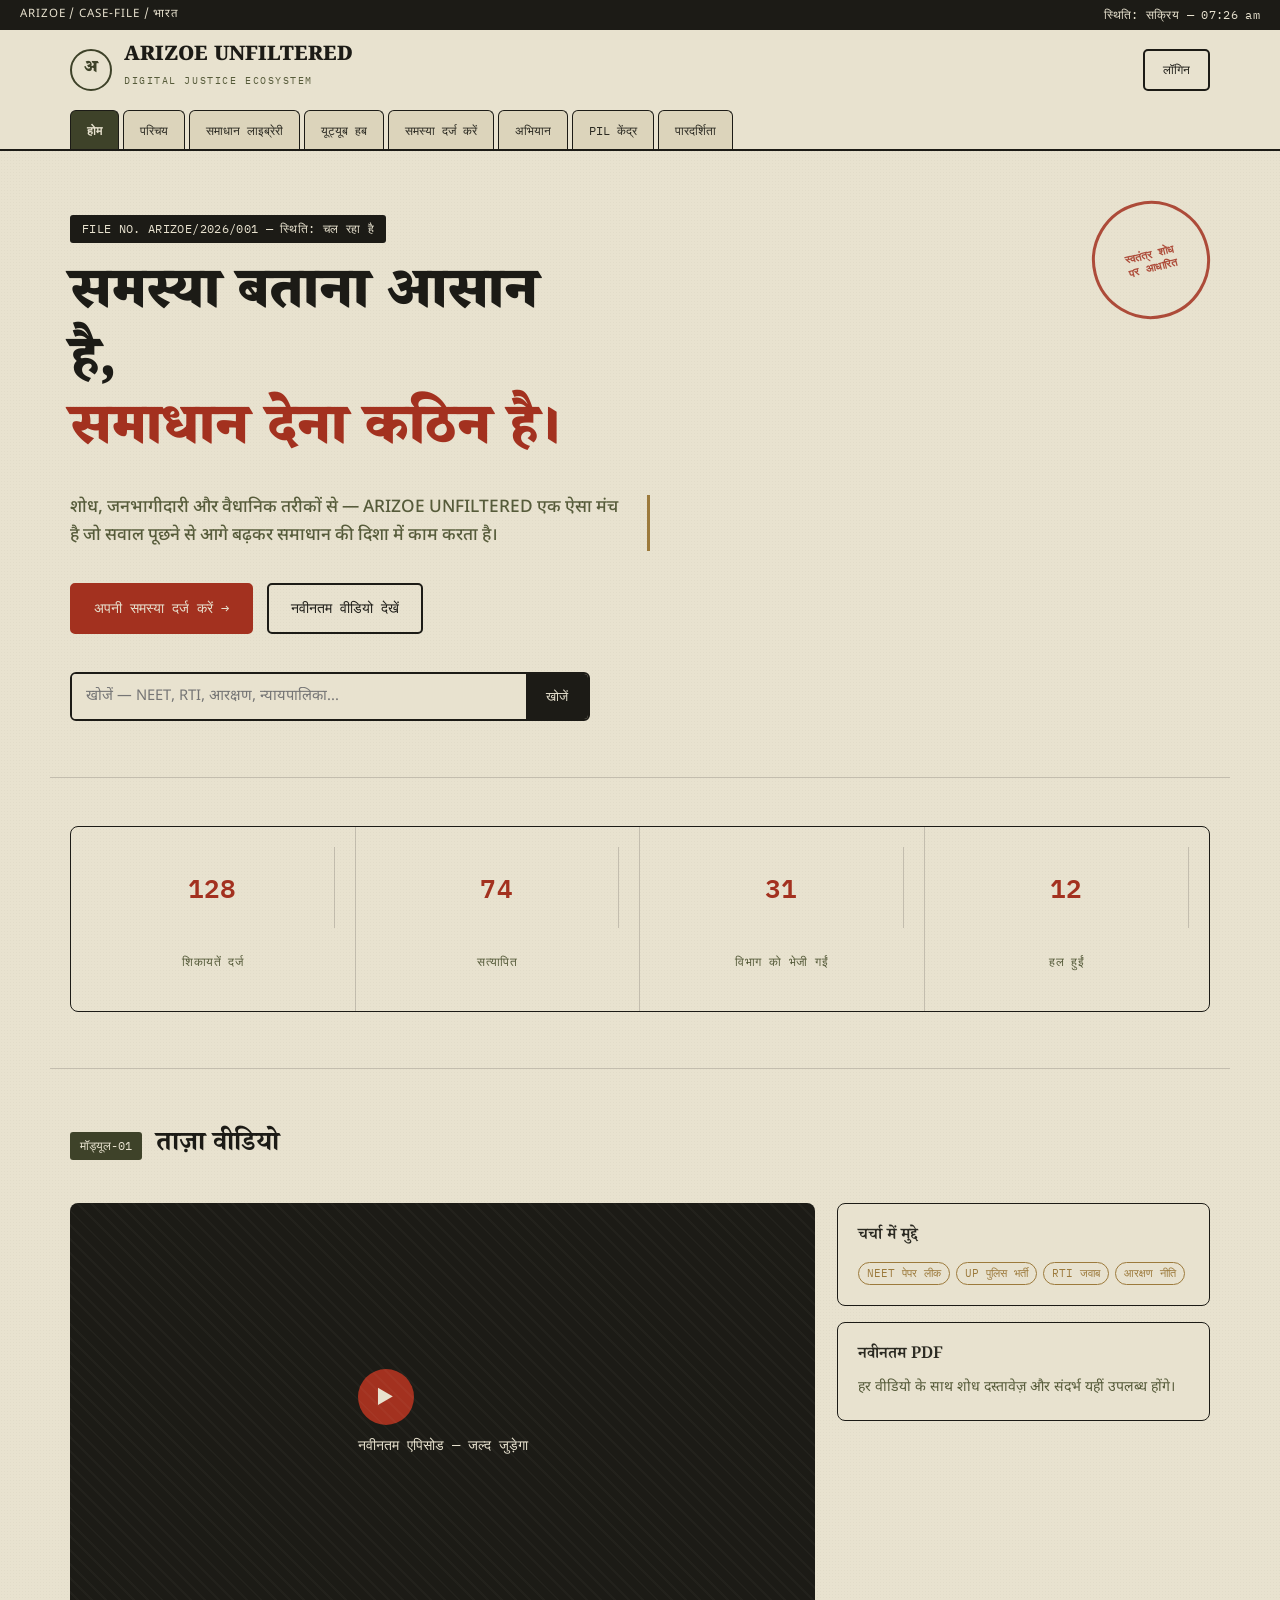
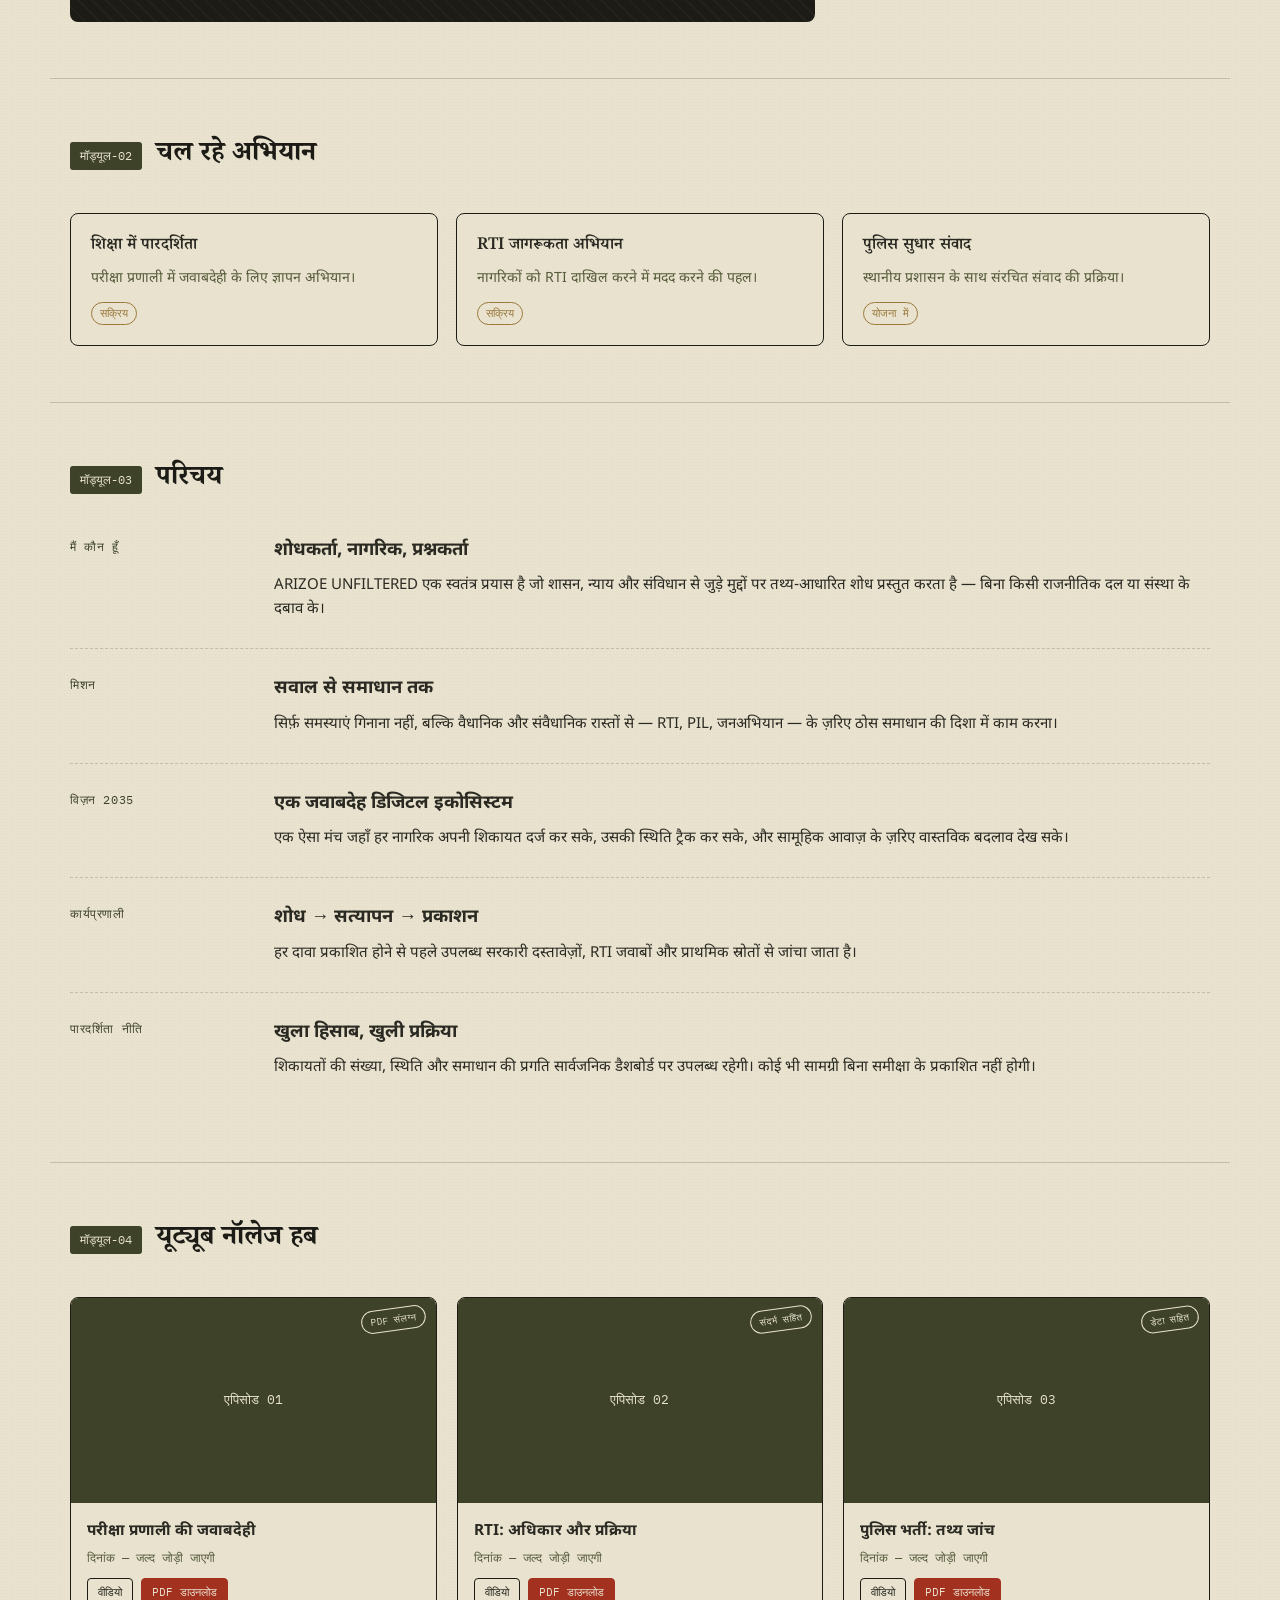
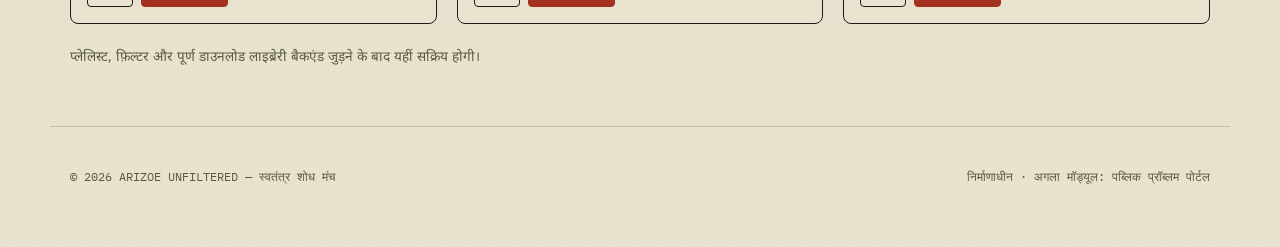
==== commit dbcbc80d: "Update index.html" ====
--- a/index.html
+++ b/index.html
@@ -24,15 +24,17 @@
         <span>Digital Justice Ecosystem</span>
       </div>
     </div>
+    <a href="login.html" class="btn btn-ghost" style="padding:9px 18px;font-size:0.78rem;display:inline-block;">लॉगिन</a>
   </div>
   <nav class="tabs">
     <a href="#home" class="active" data-tab>होम</a>
     <a href="#about" data-tab>परिचय</a>
+    <a href="library.html" data-tab>समाधान लाइब्रेरी</a>
     <a href="#hub" data-tab>यूट्यूब हब</a>
     <a href="complaint.html" data-tab>समस्या दर्ज करें</a>
-    <a href="#" data-tab data-soon>अभियान</a>
-    <a href="#" data-tab data-soon>PIL केंद्र</a>
-    <a href="#" data-tab data-soon>पारदर्शिता</a>
+    <a href="campaigns.html" data-tab>अभियान</a>
+    <a href="pil.html" data-tab>PIL केंद्र</a>
+    <a href="dashboard.html" data-tab>पारदर्शिता</a>
   </nav>
 </header>
 
@@ -215,4 +217,5 @@
 <script src="script.js"></script>
 
 </body>
-</html>
+  </html>
+  
--- a/style.css
+++ b/style.css
@@ -293,5 +293,164 @@
   @media (prefers-reduced-motion: reduce){
     html{scroll-behavior:auto;}
     .btn{transition:none;}
-     }
-     
+  }
+
+  /* ---------- Public Problem Portal (complaint form) ---------- */
+  .form-group{margin-bottom:20px;}
+  .form-label{
+    display:block;font-family:'IBM Plex Mono',monospace;
+    font-size:0.78rem;color:var(--olive);
+    text-transform:uppercase;letter-spacing:0.04em;
+    margin-bottom:8px;
+  }
+  .req{color:var(--stamp);}
+  .form-input{
+    width:100%;
+    font-family:'Noto Sans Devanagari',sans-serif;
+    font-size:0.92rem;
+    padding:12px 14px;
+    background:var(--paper);
+    border:1.5px solid var(--ink);
+    border-radius:6px;
+    color:var(--charcoal);
+    outline:none;
+  }
+  .form-input:focus{border-color:var(--stamp);}
+  textarea.form-input{resize:vertical;}
+
+  .upload-box{
+    border:2px dashed var(--gold);
+    border-radius:8px;
+    padding:22px;
+    display:flex;flex-direction:column;align-items:center;gap:8px;
+    text-align:center;
+    font-size:0.85rem;color:var(--olive-light);
+    cursor:pointer;
+    transition:background 0.15s ease;
+  }
+  .upload-box:hover{background:var(--paper-dark);}
+  .upload-icon{font-size:1.4rem;}
+  .file-chip{
+    margin-top:8px;font-family:'IBM Plex Mono',monospace;
+    font-size:0.72rem;color:var(--stamp);
+  }
+
+  .success-box{
+    margin-top:22px;
+    border:2px solid var(--olive);
+    border-radius:8px;
+    padding:20px;
+    text-align:center;
+    position:relative;
+  }
+  .success-box h4{margin-bottom:8px;}
+  .success-box p{font-size:0.85rem;color:var(--olive-light);}
+  .stamp-mini-static{
+    display:inline-block;
+    font-family:'IBM Plex Mono',monospace;
+    font-size:0.7rem;
+    border:2px solid var(--stamp);color:var(--stamp);
+    padding:4px 12px;border-radius:20px;
+    margin-bottom:10px;
+    transform:rotate(-4deg);
+  }
+
+  .step-list{display:flex;flex-direction:column;gap:12px;}
+  .step-item{
+    display:flex;align-items:center;gap:12px;
+    font-size:0.88rem;color:var(--charcoal);
+  }
+  .step-num{
+    width:26px;height:26px;border-radius:50%;
+    background:var(--olive);color:var(--paper);
+    display:flex;align-items:center;justify-content:center;
+    font-family:'IBM Plex Mono',monospace;font-size:0.75rem;
+    flex-shrink:0;
+  }
+
+  /* ---------- Campaign Center ---------- */
+  .filter-row{display:flex;gap:8px;flex-wrap:wrap;}
+  .filter-chip{
+    font-family:'IBM Plex Mono',monospace;font-size:0.76rem;
+    padding:8px 16px;border-radius:20px;
+    border:1.5px solid var(--ink);
+    background:var(--paper);color:var(--charcoal);
+    cursor:pointer;
+  }
+  .filter-chip.active{background:var(--olive);color:var(--paper);border-color:var(--olive);}
+  .filter-chip:hover:not(.active){background:var(--paper-dark);}
+
+  .campaign-list{display:flex;flex-direction:column;gap:20px;margin-top:28px;}
+  .campaign-card{
+    border:1.5px solid var(--ink);border-radius:10px;
+    padding:24px;background:var(--paper);
+  }
+  .campaign-top{display:flex;justify-content:space-between;align-items:center;margin-bottom:12px;}
+  .campaign-id{font-size:0.72rem;color:var(--olive-light);}
+  .campaign-card h4{font-size:1.15rem;margin-bottom:8px;}
+  .campaign-card p{font-size:0.88rem;color:var(--olive-light);margin-bottom:18px;}
+
+  .status-track{display:flex;gap:6px;margin-bottom:20px;flex-wrap:wrap;}
+  .status-step{
+    flex:1;min-width:110px;
+    font-family:'IBM Plex Mono',monospace;font-size:0.68rem;
+    text-align:center;padding:8px 6px;
+    border:1px solid var(--line);border-radius:4px;
+    color:var(--olive-light);
+    background:transparent;
+  }
+  .status-step.done{background:var(--olive);color:var(--paper);border-color:var(--olive);}
+  .status-step.active{background:var(--stamp);color:var(--paper);border-color:var(--stamp);font-weight:600;}
+
+  .campaign-foot{display:flex;justify-content:space-between;align-items:center;flex-wrap:wrap;gap:12px;}
+  .support-count{font-size:0.82rem;color:var(--charcoal);}
+  .count-num{color:var(--stamp);font-weight:600;}
+  .support-btn{padding:10px 18px;font-size:0.78rem;}
+
+  /* ---------- PIL Center ---------- */
+  .pil-card{
+    border:1.5px solid var(--ink);border-radius:10px;
+    padding:24px;background:var(--paper);
+    margin-bottom:20px;
+  }
+  .pil-top{display:flex;justify-content:space-between;align-items:flex-start;flex-wrap:wrap;gap:10px;margin-bottom:14px;}
+  .pil-court{font-size:0.72rem;color:var(--olive-light);font-family:'IBM Plex Mono',monospace;}
+  .pil-card h4{font-size:1.1rem;margin-bottom:6px;}
+  .pil-card p{font-size:0.88rem;color:var(--olive-light);margin-bottom:16px;}
+  .pil-status{
+    font-family:'IBM Plex Mono',monospace;font-size:0.68rem;
+    padding:4px 12px;border-radius:20px;font-weight:600;
+    display:inline-block;white-space:nowrap;
+  }
+  .pil-status.pending{background:var(--gold);color:var(--ink);}
+  .pil-status.hearing{background:var(--stamp);color:var(--paper);}
+  .pil-status.disposed{background:var(--olive);color:var(--paper);}
+
+  .pil-meta-row{
+    display:grid;grid-template-columns:repeat(3,1fr);gap:16px;
+    padding-top:16px;border-top:1px dashed var(--line);
+    margin-bottom:16px;
+  }
+  @media(max-width:700px){.pil-meta-row{grid-template-columns:1fr 1fr;}}
+  .pil-meta-row div{font-size:0.8rem;}
+  .pil-meta-row .lbl{
+    display:block;font-family:'IBM Plex Mono',monospace;font-size:0.66rem;
+    color:var(--olive);text-transform:uppercase;letter-spacing:0.04em;margin-bottom:3px;
+  }
+
+  .pil-links{display:flex;gap:10px;flex-wrap:wrap;}
+  .pil-links a{
+    font-family:'IBM Plex Mono',monospace;font-size:0.7rem;
+    border:1px solid var(--ink);padding:7px 14px;border-radius:4px;
+  }
+  .pil-links a.order{background:var(--ink);color:var(--paper);border-color:var(--ink);}
+
+  .draft-banner{
+    border:2px solid var(--gold);border-radius:10px;
+    padding:26px;margin-bottom:36px;
+    display:flex;justify-content:space-between;align-items:center;flex-wrap:wrap;gap:16px;
+    background:var(--paper-dark);
+  }
+  .draft-banner h4{font-size:1.15rem;margin-bottom:6px;}
+  .draft-banner p{font-size:0.85rem;color:var(--olive-light);max-width:52ch;}
+                          
